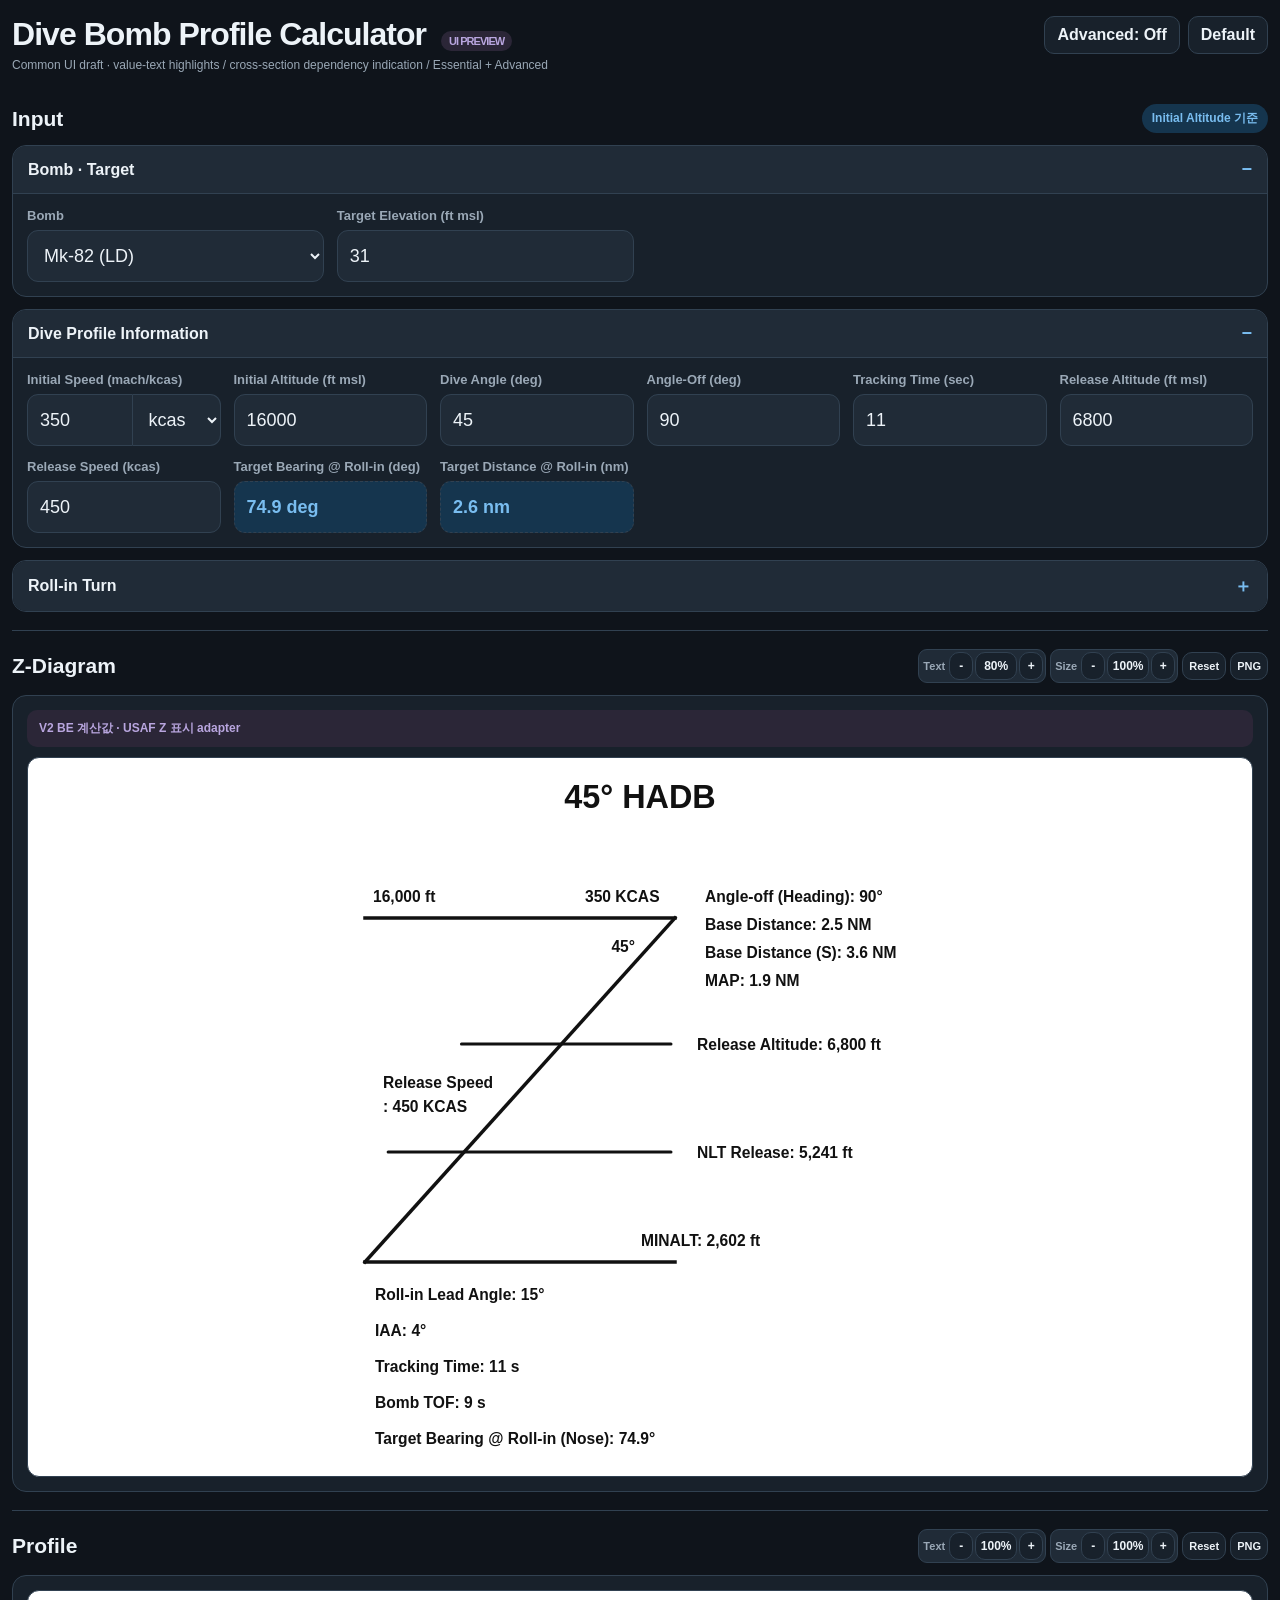
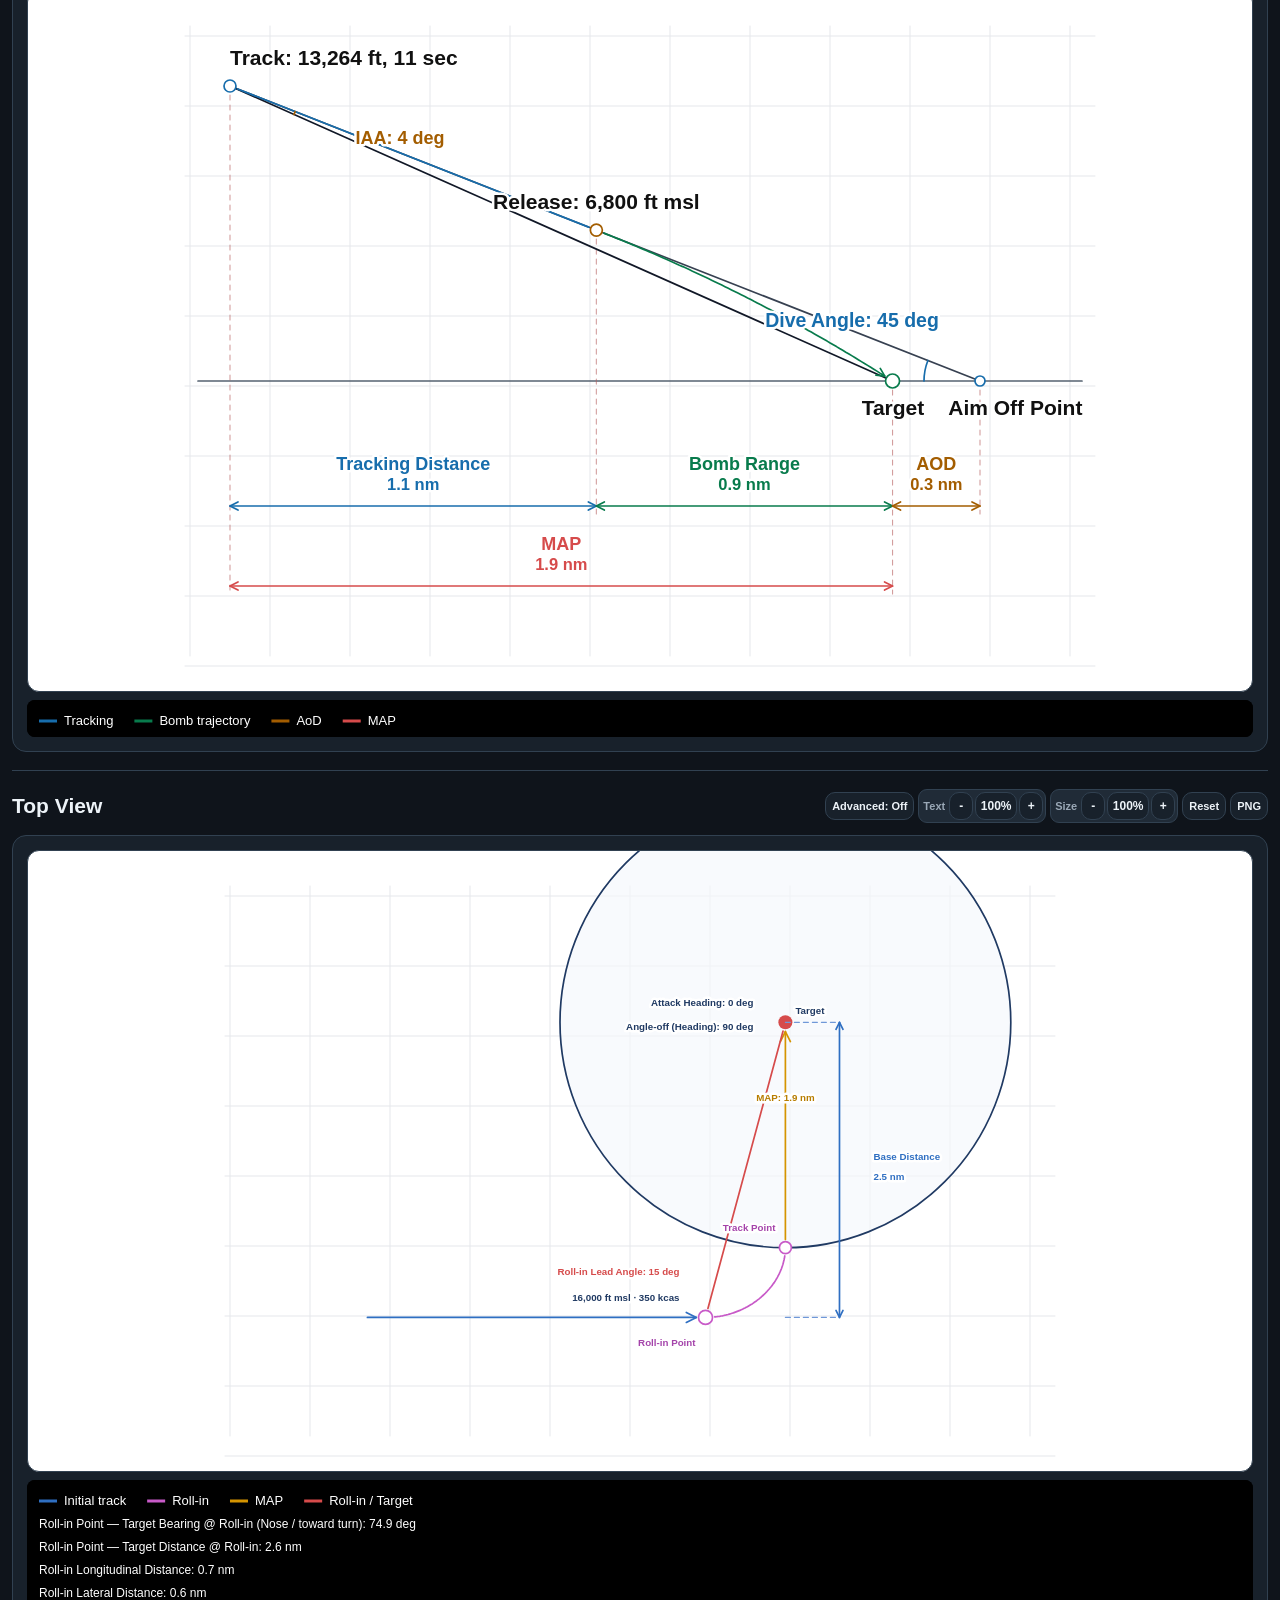
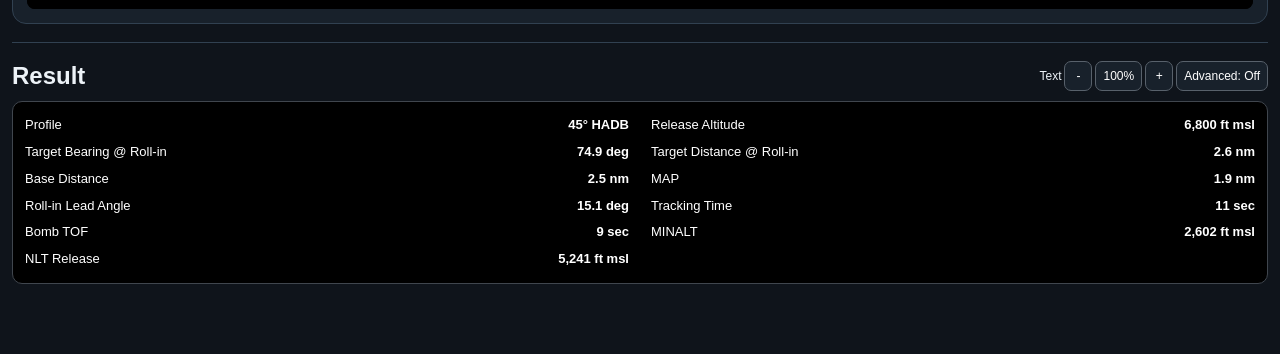
==== index.html @ ca46ea73 "Deploy BDP preview from 580326c" ====
<!doctype html>
<html lang="ko">
<head>
  <meta charset="utf-8">
  <meta name="viewport" content="width=device-width, initial-scale=1">
  <meta name="color-scheme" content="dark">
  <title>BDP Common UI Preview · V2 Provider</title>
  <link rel="stylesheet" href="./common/ui/value-states-v0.1.css?v=580326cb9832">
  <link rel="stylesheet" href="./bdp-ui.css?v=580326cb9832">
  <style data-bdp-inline-style="direct-file-fallback">
    /* Keeps the reviewed UI visible when a mobile/content preview blocks linked CSS. */
    :root{
      color-scheme:dark;
      --bg:#0f141b;--panel:#18212b;--field:#202b37;--text:#edf3f8;
      --muted:#9aa8b6;--line:#314151;--blue:#79bdf0;--blue-soft:#15354e;
      --violet:#b9a6df;--violet-soft:#2b2637;--green:#65d49d;--amber:#ffbd62;--amber-soft:#3a2a12;
      --value-input:var(--text);--value-result:var(--blue);--value-result-bg:var(--blue-soft);
      --value-dependent-input:var(--amber);--value-dependent-input-bg:var(--amber-soft);
      --value-dependent-change:var(--violet);--value-dependent-change-bg:var(--violet-soft);--radius:14px;
      font-family:-apple-system,BlinkMacSystemFont,"Segoe UI","Noto Sans KR",sans-serif
    }
    *{box-sizing:border-box}
    body{margin:0;background:var(--bg);color:var(--text)}
    button,input,select{font:inherit}
    .app{width:min(1680px,calc(100% - 24px));margin:0 auto;padding:16px 0 52px}
    .topbar{display:flex;align-items:flex-start;justify-content:space-between;gap:16px;margin-bottom:14px}
    .title-wrap h1{margin:0;font-size:clamp(22px,2.7vw,32px);letter-spacing:-.03em}
    .subtitle{margin-top:5px;color:var(--muted);font-size:12px}
    .toolbar{display:flex;gap:8px;flex-wrap:wrap;justify-content:flex-end}
    .plot-controls{display:flex;gap:4px;flex-wrap:nowrap;justify-content:flex-end;align-items:center;min-width:0;white-space:nowrap}
    .control-group{display:inline-flex;align-items:center;gap:2px;padding:2px;border:1px solid var(--line);border-radius:9px;background:var(--field)}
    .control-label{padding:0 2px;color:var(--muted);font-size:11px;line-height:1;font-weight:850}
    .control-group .btn{min-width:24px;min-height:28px;padding:2px 4px;background:var(--panel);font-size:12px;line-height:1}
    .control-group .scale-value{min-width:42px;font-variant-numeric:tabular-nums}
    .plot-controls>.btn{min-height:28px;padding:4px 6px;font-size:11px}
    .btn,.toggle{min-height:38px;border:1px solid var(--line);border-radius:10px;padding:8px 12px;background:var(--panel);color:var(--text);font-weight:800;cursor:pointer}
    .btn:disabled,.toggle:disabled{opacity:.45;cursor:not-allowed}
    .btn:focus-visible,.toggle:focus-visible,input:focus-visible,select:focus-visible,summary:focus-visible{outline:3px solid rgba(121,189,240,.25);outline-offset:2px}
    .toggle.active,.toggle[aria-pressed="true"]{color:var(--blue);background:var(--blue-soft);border-color:var(--blue)}
    .preview-badge{display:inline-flex;margin-left:7px;padding:4px 8px;border-radius:999px;background:var(--violet-soft);color:var(--violet);font-size:11px;font-weight:900}
    .section{padding:18px 0;border-top:1px solid var(--line)}
    .section:first-of-type{border-top:0}
    .section-head{display:flex;align-items:center;justify-content:space-between;gap:12px;margin-bottom:12px}
    .section-head h2{margin:0;font-size:21px}
    .mode{font-size:12px;font-weight:850;color:var(--blue);background:var(--blue-soft);padding:6px 10px;border-radius:999px}
    .input-groups{display:grid;gap:12px}
    .panel{border:1px solid var(--line);border-radius:var(--radius);background:var(--panel);overflow:hidden}
    .panel summary{list-style:none;cursor:pointer;padding:13px 15px;background:var(--field);font-weight:850;display:flex;align-items:center;justify-content:space-between}
    .panel summary::-webkit-details-marker{display:none}
    .panel summary::after{content:"＋";color:var(--blue);font-size:18px}
    .panel[open] summary::after{content:"−"}
    .panel[open] summary{border-bottom:1px solid var(--line)}
    .panel-body{padding:14px}
    .grid{display:grid;grid-template-columns:repeat(4,minmax(130px,1fr));gap:13px}
    .grid.profile{grid-template-columns:repeat(6,minmax(120px,1fr))}
    .field{display:grid;gap:7px;align-content:start;min-width:0}
    .field-label{font-size:13px;font-weight:800;color:var(--muted)}
    input,select,.readout{width:100%;min-height:52px;padding:10px 12px;border:1px solid var(--line);border-radius:11px;color:var(--text);background:var(--field);font-size:18px;font-variant-numeric:tabular-nums;outline:none}
    input[type="checkbox"]{width:18px;min-height:18px;height:18px;padding:0;margin:0;accent-color:var(--blue)}
    input:focus,select:focus{border-color:var(--blue);box-shadow:0 0 0 3px rgba(121,189,240,.14)}
    input:disabled{opacity:.62;cursor:not-allowed}
    .readout{display:flex;align-items:center;border-style:dashed;color:var(--blue);background:var(--blue-soft);font-weight:850}
    .compound{display:grid;grid-template-columns:minmax(0,1fr) 88px}
    .compound input{border-radius:11px 0 0 11px}
    .compound select{border-left:0;border-radius:0 11px 11px 0}
    .advanced-only{display:none}
    body.show-advanced .advanced-only{display:grid}
    section.advanced-only,details.advanced-only{display:none}
    body.show-advanced section.advanced-only,body.show-advanced details.advanced-only{display:block}
    .level-only{display:none!important}
    .app.level-mode .level-only{display:grid!important}
    .app.level-mode .dive-only{display:none!important}
    .level-turn-option{margin-left:auto;margin-right:10px;align-items:center;grid-template-columns:auto auto;gap:7px;color:var(--blue);font-size:12px;font-weight:850;cursor:pointer}
    .app.level-mode .level-turn-option{display:inline-grid!important}
    .adv-tag{font-size:10px;font-weight:900;color:var(--violet);margin-left:5px}
    .dep-flash,.value-dependent-input{color:var(--amber)!important;background:var(--amber-soft)!important}
    .value-dependent-change{color:var(--violet)!important;background:var(--violet-soft)!important;transition:color 1.25s ease,background-color 1.25s ease}
    svg .value-dependent-change{fill:var(--violet)!important;transition:fill 1.25s ease}
    .card{border:1px solid var(--line);border-radius:var(--radius);background:var(--panel);padding:14px}
    .canvas{overflow-x:auto;border:1px solid var(--line);border-radius:12px;background:#fff}
    .canvas>svg{display:block;width:100%;height:auto;min-width:0;margin-inline:auto;background:#fff}
    .canvas>svg.plot-pan-enabled{cursor:grab;touch-action:none;user-select:none}
    .canvas>svg.plot-panning{cursor:grabbing}
    #z-diagram{max-width:650px}
    #profile-diagram{max-width:980px}
    #top-diagram{max-width:900px}
    svg text{font-family:inherit}
    .movable-label{cursor:grab;touch-action:none;user-select:none}
    .movable-label.dragging{cursor:grabbing}
    .label-halo{paint-order:stroke;stroke:#fff;stroke-width:5px;stroke-linejoin:round}
    .result-table{width:100%;border-collapse:collapse}
    .result-table td{padding:11px 10px;border-bottom:1px solid var(--line)}
    .result-table td:first-child{width:38%;color:var(--muted)}
    .result-value,.value-result{color:var(--blue);font-weight:850;background:var(--blue-soft)}
    svg .value-result{fill:var(--blue)}
    .note{padding:10px 12px;border-radius:10px;background:var(--violet-soft);color:var(--violet);font-size:12px;font-weight:750}
    .sr-only{position:absolute!important;width:1px!important;height:1px!important;padding:0!important;margin:-1px!important;overflow:hidden!important;clip:rect(0,0,0,0)!important;white-space:nowrap!important;border:0!important}
    @media(max-width:1040px){
      .grid,.grid.profile{grid-template-columns:repeat(3,minmax(0,1fr))}
    }
    @media(max-width:620px){
      .topbar{flex-direction:column}.toolbar{justify-content:flex-start}
      .grid,.grid.profile{grid-template-columns:repeat(2,minmax(0,1fr));gap:9px}
      input,select,.readout{min-height:46px;font-size:16px;padding:8px 9px}
      .section-head{align-items:flex-start}.plot-section-head{display:grid;grid-template-columns:minmax(0,1fr);gap:8px}
      .plot-controls{width:100%;justify-content:flex-start;overflow-x:auto}
    }
    @media(prefers-reduced-motion:reduce){.dep-flash,.value-dependent-input,.value-dependent-change,svg .value-dependent-change{transition:none}}
  </style>
  <link rel="stylesheet" href="./common/ui/result-panel-v0.1.css">
</head>
<body>
<main class="app" id="app" data-status="work">
  <header class="topbar">
    <div class="title-wrap">
      <h1>Dive Bomb Profile Calculator <span class="preview-badge">UI PREVIEW</span></h1>
      <div class="subtitle">Common UI draft · value-text highlights / cross-section dependency indication / Essential + Advanced</div>
    </div>
    <div class="toolbar">
      <button id="advancedToggle" class="toggle" type="button" aria-pressed="false">Advanced: Off</button>
      <button id="defaultBtn" class="btn" type="button">Default</button>
    </div>
    <span class="sr-only" id="provider-status" role="status">Provider 연결 대기</span>
  </header>

  <section class="section">
    <div class="section-head"><h2>Input</h2><span class="mode" id="solveMode" data-mode="initialAltitude">Initial Altitude 기준</span></div>
    <div class="input-groups">
      <details class="panel" open>
        <summary>Bomb · Target</summary>
        <div class="panel-body"><div class="grid">
          <label class="field"><span class="field-label">Bomb</span>
            <select data-key="weapon" data-bdp-input="weaponId">
              <option value="M82">Mk-82 (LD)</option>
              <option value="B49">Mk-82 AIR (HD)</option>
              <option value="M83">Mk-83 (LD)</option>
              <option value="B85">Mk-83 AIR (HD)</option>
              <option value="M84">Mk-84 (LD)</option>
              <option value="B50">Mk-84 AIR (HD)</option>
            </select>
          </label>
          <label class="field"><span class="field-label">Target Elevation (ft msl)</span>
            <input data-key="targetElevation" data-bdp-input="targetElevationMslFt" value="31" inputmode="decimal">
          </label>
          <label class="field advanced-only"><span class="field-label">Attack Heading (deg) <span class="adv-tag">ADV</span></span>
            <input data-key="attackHeading" data-bdp-input="attackHeadingDeg" value="0" inputmode="decimal">
          </label>
          <label class="field advanced-only"><span class="field-label">Wind Direction (deg) <span class="adv-tag">ADV</span></span>
            <input data-key="windDirection" data-bdp-input="windDirectionDeg" value="0" inputmode="decimal">
          </label>
          <label class="field advanced-only"><span class="field-label">Wind Speed (kt) <span class="adv-tag">ADV</span></span>
            <input data-key="windSpeed" data-bdp-input="windSpeedKt" value="0" inputmode="decimal">
          </label>
        </div></div>
      </details>

      <details class="panel advanced-only">
        <summary>MINALT · NLT <span class="adv-tag">ADV</span></summary>
        <div class="panel-body"><div class="grid">
          <label class="field"><span class="field-label">Fragment Height Margin (%)</span>
            <input data-key="fragmentMargin" data-bdp-input="fragmentHeightMarginPercent" value="20" inputmode="decimal">
          </label>
          <div class="field"><span class="field-label">MINALT (ft msl)</span>
            <output class="readout" data-bdp-output="minAltMslFt">—</output>
          </div>
          <div class="field"><span class="field-label" data-safety-release-label>NLT Release (ft msl)</span>
            <output class="readout" data-bdp-output="safetyReleaseMslFt">—</output>
          </div>
          <div class="field"><span class="field-label">Recovery G (G)</span>
            <output class="readout" data-bdp-output="recoveryG">5.0</output>
          </div>
          <label class="field"><span class="field-label">Speed Overshoot (kcas)</span>
            <input data-key="speedOvershoot" data-bdp-input="speedOvershootKcas" value="50" inputmode="decimal">
          </label>
          <label class="field"><span class="field-label">G Onset Time (sec)</span>
            <input data-key="gOnsetTime" data-bdp-input="gOnsetTimeSec" value="2" inputmode="decimal">
          </label>
        </div></div>
      </details>

      <details class="panel" open>
        <summary>Dive Profile Information</summary>
        <div class="panel-body"><div class="grid profile">
          <label class="field"><span class="field-label">Initial Speed (mach/kcas)</span>
            <span class="compound"><input data-key="initialSpeed" data-bdp-input="initialSpeedValue" value="350" inputmode="decimal">
            <select data-key="initialSpeedMode" data-bdp-input="initialSpeedMode"><option value="CAS">kcas</option><option value="MACH">mach</option></select></span>
          </label>
          <label class="field"><span class="field-label">Initial Altitude (ft msl)</span>
            <input data-key="initialAltitude" data-bdp-input="rollInStartAltitudeMslFt" value="16000" inputmode="decimal">
          </label>
          <label class="field"><span class="field-label">Dive Angle (deg)</span>
            <input data-key="diveAngle" data-bdp-input="diveAngleDeg" value="45" inputmode="decimal">
          </label>
          <label class="field"><span class="field-label">Angle-Off (deg)</span>
            <input data-key="angleOff" data-bdp-input="angleOffDeg" value="90" inputmode="decimal">
          </label>
          <label class="field dive-only"><span class="field-label">Tracking Time (sec)</span>
            <input data-key="trackingTime" data-bdp-input="trackingTimeSec" value="18" inputmode="decimal">
          </label>
          <label class="field level-only"><span class="field-label">MAP (nm)</span>
            <input data-key="levelMap" data-bdp-input="levelMapNm" value="5.0" inputmode="decimal">
          </label>
          <div class="field level-only"><span class="field-label">Tracking Time</span>
            <output class="readout" data-bdp-output="levelTrackingTime">—</output>
          </div>
          <label class="field"><span class="field-label">Release Altitude (ft msl)</span>
            <input data-key="releaseAltitude" data-bdp-input="releaseAltitudeMslFt" value="6800" inputmode="decimal">
          </label>
          <label class="field"><span class="field-label">Release Speed (kcas)</span>
            <input data-key="releaseSpeed" data-bdp-input="releaseSpeedKcas" value="450" inputmode="decimal">
          </label>
          <div class="field" title="기수 0°부터 선회 방향으로 측정한 상대각입니다. 북쪽 기준 절대방위가 아닙니다.">
            <span class="field-label">Target Bearing @ Roll-in (deg)</span>
            <output class="readout" data-bdp-output="targetRelativeBearingAtRollInDeg" aria-label="Target Bearing @ Roll-in, relative to Nose">—</output>
          </div>
          <div class="field" title="Roll-in Point에서 Target까지의 수평 직선거리입니다. Slant Range 또는 Aim Off Point까지의 거리가 아닙니다.">
            <span class="field-label">Target Distance @ Roll-in (nm)</span>
            <output class="readout" data-bdp-output="targetDistanceAtRollInNm" aria-label="Target Distance @ Roll-in">—</output>
          </div>
        </div></div>
      </details>

      <details class="panel" id="roll-in-turn-panel">
        <summary><span>Roll-in Turn</span><label class="level-turn-option level-only" id="level-turn-option">
          <input type="checkbox" data-bdp-input="levelTurnEnabled" checked>
          <span>Level Turn</span>
        </label></summary>
        <div class="panel-body"><div class="grid">
          <label class="field"><span class="field-label">Angle-Off (deg)</span>
            <input data-key="angleOff" data-bdp-input="angleOffDeg" value="90" inputmode="decimal">
          </label>
          <label class="field"><span class="field-label">Roll-in Bank Angle (deg)</span>
            <input data-key="rollBank" data-bdp-input="rollInBankAngleDeg" value="112.5" inputmode="decimal">
          </label>
          <label class="field"><span class="field-label">Roll-in Bank G (G)</span>
            <input data-key="rollG" data-bdp-input="rollInG" value="4.0" inputmode="decimal">
          </label>
          <div class="field"><span class="field-label">Lead Angle (deg)</span>
            <output class="readout" data-bdp-output="leadAngleDeg">—</output>
          </div>
          <div class="field advanced-only"><span class="field-label">Roll-in Altitude Loss (ft) <span class="adv-tag">ADV</span></span>
            <output class="readout" data-bdp-output="rollInAltitudeLossFt">—</output>
          </div>
          <div class="field"><span class="field-label">Roll-in Longitudinal Distance (nm)</span>
            <output class="readout" data-bdp-output="rollInLongitudinalDistanceNm">—</output>
          </div>
          <div class="field"><span class="field-label">Roll-in Lateral Distance (nm)</span>
            <output class="readout" data-bdp-output="rollInLateralDistanceNm">—</output>
          </div>
        </div></div>
      </details>
    </div>
  </section>

  <section class="section">
    <div class="section-head plot-section-head"><h2>Z-Diagram</h2><div class="plot-controls">
      <div class="control-group" data-font-target="z-diagram" aria-label="Z-Diagram text size">
        <span class="control-label">Text</span><button class="btn" data-font-scale="out" type="button" aria-label="Decrease Z-Diagram text">-</button><button class="btn scale-value" data-font-scale="reset" type="button" aria-label="Reset Z-Diagram text size">80%</button><button class="btn" data-font-scale="in" type="button" aria-label="Increase Z-Diagram text">+</button>
      </div>
      <div class="control-group" data-zoom-target="z-diagram" aria-label="Z-Diagram size">
        <span class="control-label">Size</span><button class="btn" data-zoom="out" type="button" aria-label="Zoom out Z-Diagram">-</button><button class="btn scale-value" data-zoom="reset" type="button" aria-label="Reset Z-Diagram zoom">100%</button><button class="btn" data-zoom="in" type="button" aria-label="Zoom in Z-Diagram">+</button>
      </div>
      <button class="btn" data-reset-plot="z-diagram" type="button" aria-label="Reset Z-Diagram plot">Reset</button><button class="btn" data-export-svg="z-diagram" data-export-name="BDP_Z_Diagram.png" type="button">PNG</button>
    </div></div>
    <div class="card">
      <div class="note">V2 BE 계산값 · USAF Z 표시 adapter</div>
      <div class="canvas" style="margin-top:10px">
        <svg id="z-diagram" viewBox="0 -62 650 718" role="img" aria-label="Z-Diagram"></svg>
      </div>
    </div>
  </section>

  <section class="section">
    <div class="section-head plot-section-head"><h2>Profile</h2><div class="plot-controls">
      <div class="control-group" data-font-target="profile-diagram" aria-label="Profile text size">
        <span class="control-label">Text</span><button class="btn" data-font-scale="out" type="button" aria-label="Decrease Profile text">-</button><button class="btn scale-value" data-font-scale="reset" type="button" aria-label="Reset Profile text size">100%</button><button class="btn" data-font-scale="in" type="button" aria-label="Increase Profile text">+</button>
      </div>
      <div class="control-group" data-zoom-target="profile-diagram" aria-label="Profile size">
        <span class="control-label">Size</span><button class="btn" data-zoom="out" type="button" aria-label="Zoom out Profile">-</button><button class="btn scale-value" data-zoom="reset" type="button" aria-label="Reset Profile zoom">100%</button><button class="btn" data-zoom="in" type="button" aria-label="Zoom in Profile">+</button>
      </div>
      <button class="btn" data-reset-plot="profile-diagram" type="button" aria-label="Reset Profile plot">Reset</button><button class="btn" data-export-svg="profile-diagram" data-export-name="BDP_Profile.png" type="button">PNG</button>
    </div></div>
    <div class="card"><div class="canvas">
      <svg data-export-legend="profile-legend" id="profile-diagram" viewBox="0 0 980 700" role="img" aria-label="Profile"></svg>
    </div>
<svg class="diagram-legend-box" id="profile-legend" role="img" aria-label="Profile legend"></svg></div>
  </section>

  <section class="section">
    <div class="section-head plot-section-head"><h2>Top View</h2><div class="plot-controls"><button class="btn" id="top-advanced-toggle" type="button" aria-pressed="false" aria-controls="top-diagram">Advanced: Off</button>
      <div class="control-group" data-font-target="top-diagram" aria-label="Top View text size">
        <span class="control-label">Text</span><button class="btn" data-font-scale="out" type="button" aria-label="Decrease Top View text">-</button><button class="btn scale-value" data-font-scale="reset" type="button" aria-label="Reset Top View text size">100%</button><button class="btn" data-font-scale="in" type="button" aria-label="Increase Top View text">+</button>
      </div>
      <div class="control-group" data-zoom-target="top-diagram" aria-label="Top View size">
        <span class="control-label">Size</span><button class="btn" data-zoom="out" type="button" aria-label="Zoom out Top View">-</button><button class="btn scale-value" data-zoom="reset" type="button" aria-label="Reset Top View zoom">100%</button><button class="btn" data-zoom="in" type="button" aria-label="Zoom in Top View">+</button>
      </div>
      <button class="btn" data-reset-plot="top-diagram" type="button" aria-label="Reset Top View plot">Reset</button><button class="btn" data-export-svg="top-diagram" data-export-name="BDP_Top_View.png" type="button">PNG</button>
    </div></div>
    <div class="card"><div class="canvas">
      <svg data-export-legend="top-legend" id="top-diagram" viewBox="0 0 900 620" role="img" aria-label="Top View"></svg>
    </div>
<svg class="diagram-legend-box" id="top-legend" role="img" aria-label="Top legend"></svg></div>
  </section>

  <section class="section compact-results" id="result-section" data-result-panel>
<div class="result-panel-head"><h2>Result</h2><div data-result-controls aria-label="Result display controls"></div></div>
<div class="result-panel-body" id="result-summary"><div class="result-rows">
<div class="result-row" data-result-row data-summary="true"><span>Profile</span><output class="result-value" data-result-value data-bdp-output="profileTitle">—</output></div>
<div class="result-row" data-result-row data-summary="false"><span>Attack Heading</span><output class="result-value" data-result-value data-bdp-output="attackHeadingDeg">—</output></div>
<div class="result-row" data-result-row data-summary="false"><span>Roll-in Start Altitude</span><output class="result-value" data-result-value data-bdp-output="rollInStartAltitudeMslFt">—</output></div>
<div class="result-row" data-result-row data-summary="false"><span>Track Altitude</span><output class="result-value" data-result-value data-bdp-output="trackPointAltitudeMslFt">—</output></div>
<div class="result-row" data-result-row data-summary="true"><span>Release Altitude</span><output class="result-value" data-result-value data-bdp-output="effectiveReleaseAltitudeMslFt">—</output></div>
<div class="result-row" data-result-row data-summary="true" title="Nose 기준, 선회 방향으로 측정한 상대각"><span>Target Bearing @ Roll-in</span><output class="result-value" data-result-value data-bdp-output="targetRelativeBearingAtRollInDeg">—</output></div>
<div class="result-row" data-result-row data-summary="true"><span>Target Distance @ Roll-in</span><output class="result-value" data-result-value data-bdp-output="targetDistanceAtRollInNm">—</output></div>
<div class="result-row" data-result-row data-summary="true"><span>Base Distance</span><output class="result-value" data-result-value data-bdp-output="baseDistanceNm">—</output></div>
<div class="result-row" data-result-row data-summary="false"><span>Roll-in Lateral Distance</span><output class="result-value" data-result-value data-bdp-output="rollInLateralDistanceNm">—</output></div>
<div class="result-row" data-result-row data-summary="true"><span>MAP</span><output class="result-value" data-result-value data-bdp-output="groundRangeNm">—</output></div>
<div class="result-row" data-result-row data-summary="false"><span>IAA</span><output class="result-value" data-result-value data-bdp-output="aimOffAngleDeg">—</output></div>
<div class="result-row" data-result-row data-summary="true"><span>Roll-in Lead Angle</span><output class="result-value" data-result-value data-bdp-output="leadAngleDeg">—</output></div>
<div class="result-row" data-result-row data-summary="true"><span>Tracking Time</span><output class="result-value" data-result-value data-bdp-output="trackingTimeSec">—</output></div>
<div class="result-row" data-result-row data-summary="false"><span>Bomb Range</span><output class="result-value" data-result-value data-bdp-output="bombRangeNm">—</output></div>
<div class="result-row" data-result-row data-summary="true"><span>Bomb TOF</span><output class="result-value" data-result-value data-bdp-output="bombTofSec">—</output></div>
<div class="result-row" data-result-row data-summary="true"><span>MINALT</span><output class="result-value" data-result-value data-bdp-output="minAltResultMslFt">—</output></div>
<div class="result-row" data-result-row data-summary="false"><span>Initial Altitude</span><output class="result-value" data-result-value data-bdp-output="resolvedInitialAltitudeMslFt">—</output></div>
<div class="result-row" data-result-row data-summary="false"><span>Target Slant Distance @ Roll-in</span><output class="result-value" data-result-value data-bdp-output="rollInSlantNm">—</output></div>
<div class="result-row" data-result-row data-summary="false"><span>Roll-in Distance (Shaft legacy)</span><output class="result-value" data-result-value data-bdp-output="rollInRangeProfileFitNm">—</output></div>
<div class="result-row" data-result-row data-summary="false"><span>Roll-in Longitudinal Distance</span><output class="result-value" data-result-value data-bdp-output="rollInLongitudinalDistanceNm">—</output></div>
<div class="result-row" data-result-row data-summary="true"><span data-safety-release-result-label>NLT Release</span><output class="result-value" data-result-value data-bdp-output="safetyReleaseResultMslFt">—</output></div>
</div><p data-result-empty>No available summary results.</p></div>
</section>

  <div class="sr-only" id="provider-error" role="alert"></div>
</main>

<script type="module" src="./bdp-app.mjs?v=580326cb9832"></script>
</body>
</html>
---- common/ui/value-states-v0.1.css ----
/*
 * Common FE value-state presentation.
 * Consumers define value foreground/background tokens in their theme.
 */

.value-result {
  color: var(--value-result);
  background-color: var(--value-result-bg, transparent);
}

.value-dependent-input {
  color: var(--value-dependent-input) !important;
  background-color: var(--value-dependent-input-bg, transparent) !important;
}

.value-dependent-change {
  color: var(--value-dependent-change) !important;
  background-color: var(--value-dependent-change-bg, transparent) !important;
  transition: color 1.2s ease, background-color 1.2s ease;
}

svg .value-result {
  fill: var(--value-result);
  background-color: transparent;
}

svg .value-dependent-change {
  fill: var(--value-dependent-change) !important;
  background-color: transparent !important;
  transition: fill 1.2s ease;
}

@media (prefers-reduced-motion: reduce) {
  .value-dependent-input,
  .value-dependent-change,
  svg .value-dependent-change {
    transition: none;
  }
}
---- bdp-ui.css ----
:root{
  color-scheme:light dark;
  --bg:light-dark(#f7f9fb,#0f141b);
  --panel:light-dark(#ffffff,#18212b);
  --field:light-dark(#f5f7fa,#202b37);
  --text:light-dark(#15202b,#edf3f8);
  --muted:light-dark(#6b7887,#9aa8b6);
  --line:light-dark(#dfe5ec,#314151);
  --blue:light-dark(#176dac,#79bdf0);
  --blue-soft:light-dark(#eaf4fb,#15354e);
  --violet:light-dark(#6e5f8e,#b9a6df);
  --violet-soft:light-dark(#f1eef7,#2b2637);
  --green:light-dark(#087b4c,#65d49d);
  --amber:light-dark(#a35d00,#ffbd62);
  --amber-soft:light-dark(#fff2d8,#3a2a12);
  --value-input:var(--text);
  --value-result:var(--blue);
  --value-result-bg:var(--blue-soft);
  --value-dependent-input:var(--amber);
  --value-dependent-input-bg:var(--amber-soft);
  --value-dependent-change:var(--violet);
  --value-dependent-change-bg:var(--violet-soft);
  --radius:14px;
  font-family:-apple-system,BlinkMacSystemFont,"Segoe UI","Noto Sans KR",sans-serif;
}
*{box-sizing:border-box}
body{margin:0;background:var(--bg);color:var(--text)}
button,input,select{font:inherit}
.app{width:min(1680px,calc(100% - 24px));margin:0 auto;padding:16px 0 52px}
.topbar{display:flex;align-items:flex-start;justify-content:space-between;gap:16px;margin-bottom:14px}
.title-wrap h1{margin:0;font-size:clamp(22px,2.7vw,32px);letter-spacing:-.03em}
.subtitle{margin-top:5px;color:var(--muted);font-size:12px}
.toolbar{display:flex;gap:8px;flex-wrap:wrap;justify-content:flex-end}
.plot-controls{
  display:flex;gap:4px;flex-wrap:nowrap;justify-content:flex-end;align-items:center;
  min-width:0;white-space:nowrap
}
.control-group{
  display:inline-flex;align-items:center;gap:2px;padding:2px;border:1px solid var(--line);
  border-radius:9px;background:var(--field)
}
.control-label{padding:0 2px;color:var(--muted);font-size:11px;line-height:1;font-weight:850}
.control-group .btn{min-width:24px;min-height:28px;padding:2px 4px;background:var(--panel);font-size:12px;line-height:1}
.control-group .scale-value{min-width:42px;font-variant-numeric:tabular-nums}
.plot-controls>.btn{min-height:28px;padding:4px 6px;font-size:11px}
.btn,.toggle{
  min-height:38px;border:1px solid var(--line);border-radius:10px;padding:8px 12px;
  background:var(--panel);color:var(--text);font-weight:800;cursor:pointer
}
.btn:disabled,.toggle:disabled{opacity:.45;cursor:not-allowed}
.btn:focus-visible,.toggle:focus-visible,input:focus-visible,select:focus-visible,summary:focus-visible{
  outline:3px solid color-mix(in srgb,var(--blue) 25%,transparent);outline-offset:2px
}
.toggle.active,.toggle[aria-pressed="true"]{color:var(--blue);background:var(--blue-soft);border-color:color-mix(in srgb,var(--blue) 45%,var(--line))}
.preview-badge{
  display:inline-flex;margin-left:7px;padding:4px 8px;border-radius:999px;
  background:var(--violet-soft);color:var(--violet);font-size:11px;font-weight:900
}
.section{padding:18px 0;border-top:1px solid var(--line)}
.section:first-of-type{border-top:0}
.section-head{display:flex;align-items:center;justify-content:space-between;gap:12px;margin-bottom:12px}
.section-head h2{margin:0;font-size:21px}
.mode{font-size:12px;font-weight:850;color:var(--blue);background:var(--blue-soft);padding:6px 10px;border-radius:999px}
.input-groups{display:grid;gap:12px}
.panel{border:1px solid var(--line);border-radius:var(--radius);background:var(--panel);overflow:hidden}
.panel summary{
  list-style:none;cursor:pointer;padding:13px 15px;background:var(--field);font-weight:850;
  display:flex;align-items:center;justify-content:space-between
}
.panel summary::-webkit-details-marker{display:none}
.panel summary::after{content:"＋";color:var(--blue);font-size:18px}
.panel[open] summary::after{content:"−"}
.panel[open] summary{border-bottom:1px solid var(--line)}
.panel-body{padding:14px}
.grid{display:grid;grid-template-columns:repeat(4,minmax(130px,1fr));gap:13px}
.grid.profile{grid-template-columns:repeat(6,minmax(120px,1fr))}
.field{display:grid;gap:7px;align-content:start;min-width:0}
.field-label{font-size:13px;font-weight:800;color:var(--muted)}
input,select,.readout{
  width:100%;min-height:52px;padding:10px 12px;border:1px solid var(--line);border-radius:11px;
  color:var(--text);background:var(--field);font-size:18px;font-variant-numeric:tabular-nums;outline:none
}
input[type="checkbox"]{
  width:18px;min-height:18px;height:18px;padding:0;margin:0;accent-color:var(--blue)
}
input:focus,select:focus{border-color:var(--blue);box-shadow:0 0 0 3px color-mix(in srgb,var(--blue) 14%,transparent)}
input:disabled{opacity:.62;cursor:not-allowed}
.readout{display:flex;align-items:center;border-style:dashed;color:var(--blue);background:var(--blue-soft);font-weight:850}
.compound{display:grid;grid-template-columns:minmax(0,1fr) 88px}
.compound input{border-radius:11px 0 0 11px}
.compound select{border-left:0;border-radius:0 11px 11px 0}
.advanced-only{display:none}
body.show-advanced .advanced-only{display:grid}
section.advanced-only,details.advanced-only{display:none}
body.show-advanced section.advanced-only,body.show-advanced details.advanced-only{display:block}
.level-only{display:none!important}
.app.level-mode .level-only{display:grid!important}
.app.level-mode .dive-only{display:none!important}
.level-turn-option{
  margin-left:auto;margin-right:10px;align-items:center;grid-template-columns:auto auto;gap:7px;
  color:var(--blue);font-size:12px;font-weight:850;cursor:pointer
}
.app.level-mode .level-turn-option{display:inline-grid!important}
.adv-tag{font-size:10px;font-weight:900;color:var(--violet);margin-left:5px}
.dep-flash,.value-dependent-input{
  color:var(--amber)!important;background:var(--amber-soft)!important
}
.value-dependent-change{
  color:var(--violet)!important;background:var(--violet-soft)!important;
  transition:color 1.25s ease,background-color 1.25s ease
}
.cards{display:grid;grid-template-columns:1fr;gap:14px}
.card{border:1px solid var(--line);border-radius:var(--radius);background:var(--panel);padding:14px}
.card-head{display:flex;align-items:center;justify-content:space-between;gap:10px;margin-bottom:10px}
.card-title{margin:0;font-size:15px;color:var(--muted);font-weight:850}
.canvas{overflow-x:auto;border:1px solid var(--line);border-radius:12px;background:#fff}
.canvas>svg{display:block;width:100%;height:auto;min-width:0;margin-inline:auto;background:#fff}
.canvas>svg.plot-pan-enabled{cursor:grab;touch-action:none;user-select:none;-webkit-user-select:none}
.canvas>svg.plot-panning{cursor:grabbing}
#z-diagram{max-width:650px}
#profile-diagram{max-width:980px}
#top-diagram{max-width:900px}
svg text{font-family:inherit}
.movable-label{cursor:grab;touch-action:none;user-select:none;-webkit-user-select:none;-webkit-touch-callout:none}
.movable-label.dragging{cursor:grabbing}
.label-halo{paint-order:stroke;stroke:#fff;stroke-width:5px;stroke-linejoin:round}
.result-table{width:100%;border-collapse:collapse}
.result-table td{padding:11px 10px;border-bottom:1px solid var(--line)}
.result-table td:first-child{width:38%;color:var(--muted)}
.result-value{color:var(--blue);font-weight:850;background:var(--blue-soft)}
.note{padding:10px 12px;border-radius:10px;background:var(--violet-soft);color:var(--violet);font-size:12px;font-weight:750}
.sr-only{position:absolute!important;width:1px!important;height:1px!important;padding:0!important;margin:-1px!important;overflow:hidden!important;clip:rect(0,0,0,0)!important;white-space:nowrap!important;border:0!important}
@media(max-width:1040px){
  .grid,.grid.profile{grid-template-columns:repeat(3,minmax(0,1fr))}
}
@media(max-width:620px){
  .topbar{flex-direction:column}.toolbar{justify-content:flex-start}
  .grid,.grid.profile{grid-template-columns:repeat(2,minmax(0,1fr));gap:9px}
  input,select,.readout{min-height:46px;font-size:16px;padding:8px 9px}
  .section-head{align-items:flex-start}
  .plot-section-head{display:grid;grid-template-columns:minmax(0,1fr);gap:8px}
  .plot-controls{width:100%;justify-content:flex-start;overflow-x:auto}
}
@media(prefers-reduced-motion:reduce){.dep-flash,.value-dependent-input,.value-dependent-change{transition:none}}
---- common/ui/result-panel-v0.1.css ----
.compact-results .result-panel-head{display:flex;align-items:center;justify-content:space-between;flex-wrap:wrap;gap:8px;margin-bottom:10px}
.compact-results .result-panel-head h2{margin:0}
.compact-results [data-result-controls]{display:flex;align-items:center;gap:3px;font-size:12px;flex-wrap:wrap}
.compact-results [data-result-controls] button{font:inherit;min-height:30px;min-width:28px;padding:4px 7px;border:1px solid #58616b;border-radius:7px;background:#18212b;color:#fff;cursor:pointer}
.compact-results [data-result-controls] button:disabled{opacity:.4;cursor:default}
.compact-results [data-result-controls] [aria-pressed="true"]{outline:1px solid #fff}
.compact-results .result-panel-body{padding:10px 12px;border:1px solid #40464e;border-radius:10px;background:#000;color:#fff;font-size:13px;line-height:1.45;font-variant-numeric:tabular-nums}
.compact-results .result-rows{display:grid;grid-template-columns:minmax(0,1fr);gap:0 22px;width:100%;border-collapse:collapse}
.compact-results .result-row{display:grid;grid-template-columns:minmax(0,1fr) minmax(0,auto);align-items:baseline;gap:12px;padding:4px 0;border:0;min-width:0}
.compact-results .result-row>*{padding:0;border:0;min-width:0;overflow-wrap:anywhere}
.compact-results .result-row> :first-child{width:auto;color:#fff}
.compact-results [data-result-value]{text-align:right;font:inherit;font-weight:600}
.compact-results .result-value,.compact-results .value-result{color:#fff!important;background:transparent!important}
.compact-results .value-dependent-change{outline:1px solid #b9a6df;outline-offset:2px}
.compact-results [data-result-group]{margin:0 0 8px}
.compact-results [data-result-group]:last-child{margin-bottom:0}
.compact-results h3{font:inherit;font-weight:700;margin:4px 0 6px;border-bottom:1px solid #40464e;padding-bottom:4px}
.compact-results [hidden]{display:none!important}
.compact-results [data-result-empty]{margin:0;color:#fff}
.diagram-legend-box{display:block;width:100%;height:auto;margin:8px auto 0;border-radius:8px;background:#000}
@media(min-width:900px){.compact-results .result-rows{grid-template-columns:repeat(2,minmax(0,1fr))}}
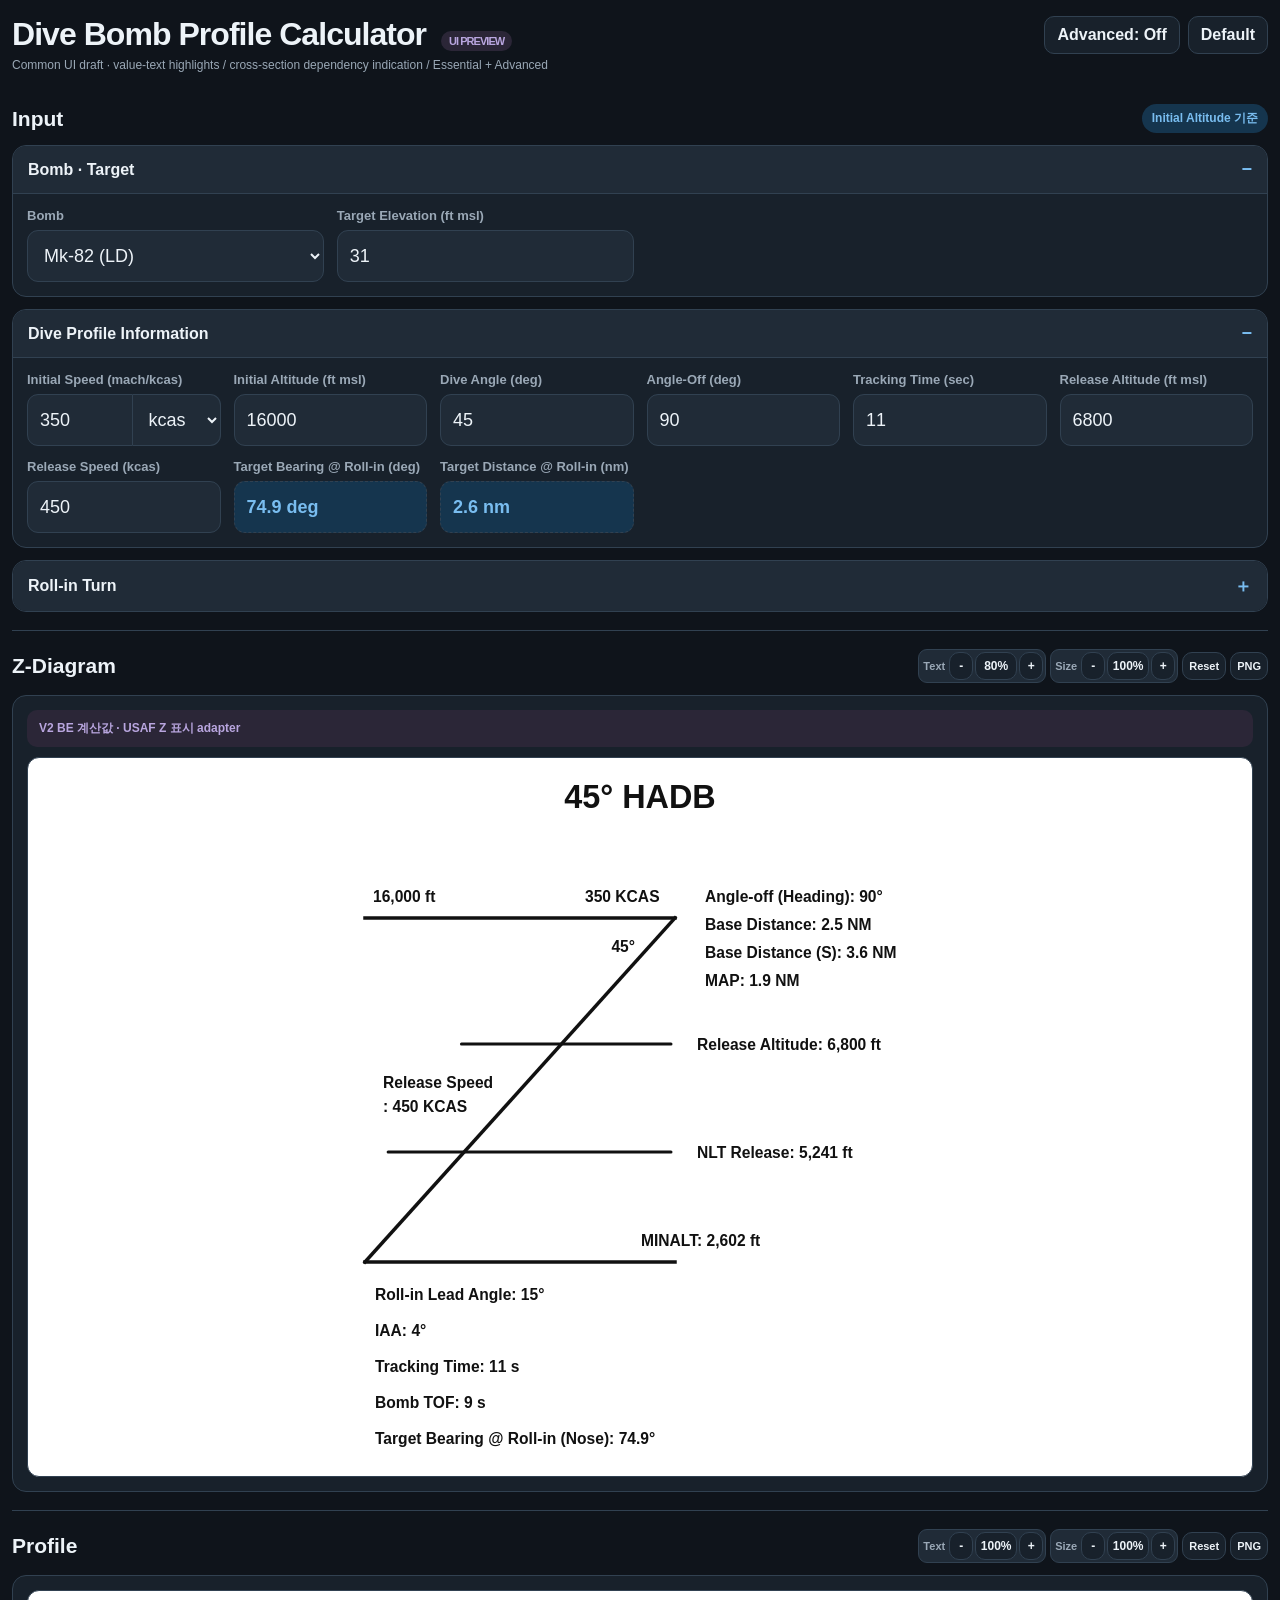
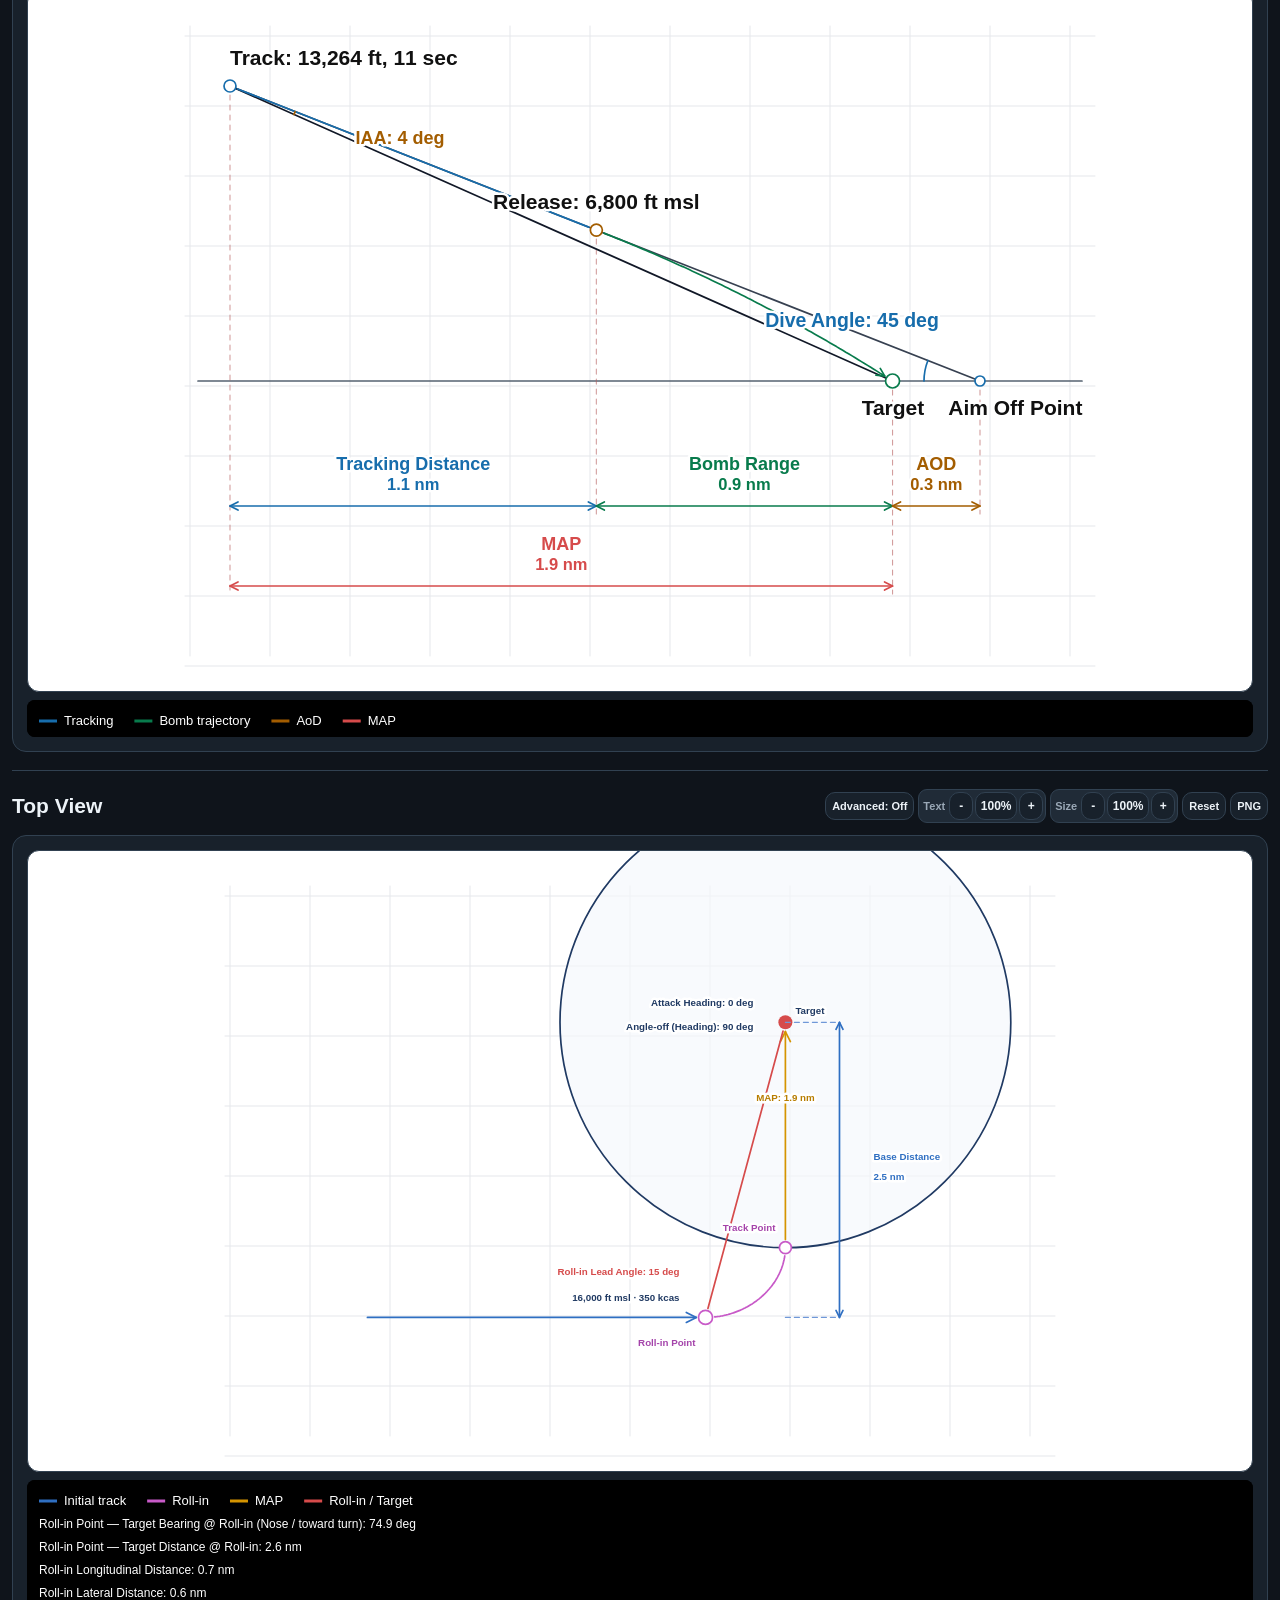
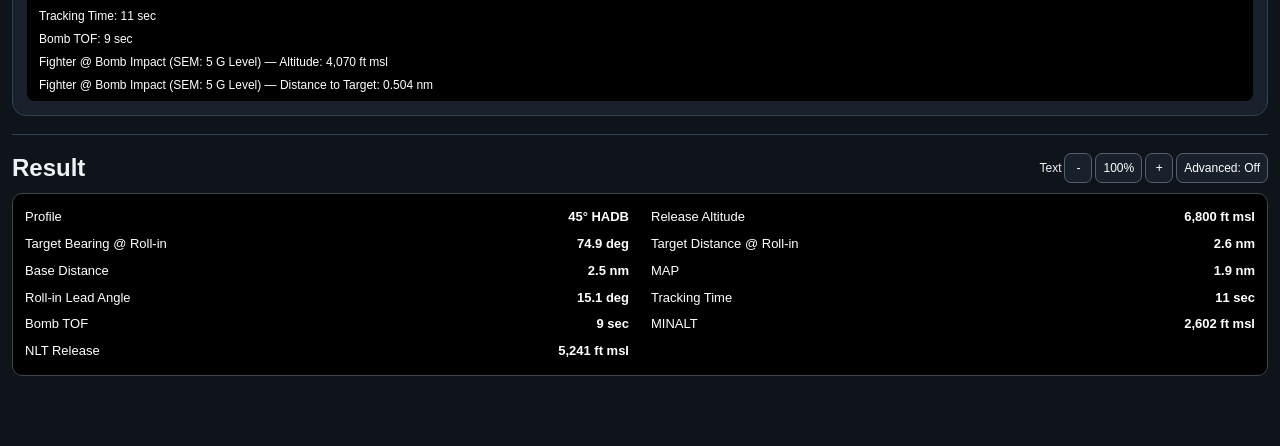
==== commit c6735029: "Deploy BDP preview from d9984de" ====
--- a/index.html
+++ b/index.html
@@ -5,8 +5,8 @@
   <meta name="viewport" content="width=device-width, initial-scale=1">
   <meta name="color-scheme" content="dark">
   <title>BDP Common UI Preview · V2 Provider</title>
-  <link rel="stylesheet" href="./common/ui/value-states-v0.1.css?v=580326cb9832">
-  <link rel="stylesheet" href="./bdp-ui.css?v=580326cb9832">
+  <link rel="stylesheet" href="./common/ui/value-states-v0.1.css?v=d9984de8c90e">
+  <link rel="stylesheet" href="./bdp-ui.css?v=d9984de8c90e">
   <style data-bdp-inline-style="direct-file-fallback">
     /* Keeps the reviewed UI visible when a mobile/content preview blocks linked CSS. */
     :root{
@@ -332,6 +332,6 @@
   <div class="sr-only" id="provider-error" role="alert"></div>
 </main>
 
-<script type="module" src="./bdp-app.mjs?v=580326cb9832"></script>
+<script type="module" src="./bdp-app.mjs?v=d9984de8c90e"></script>
 </body>
 </html>
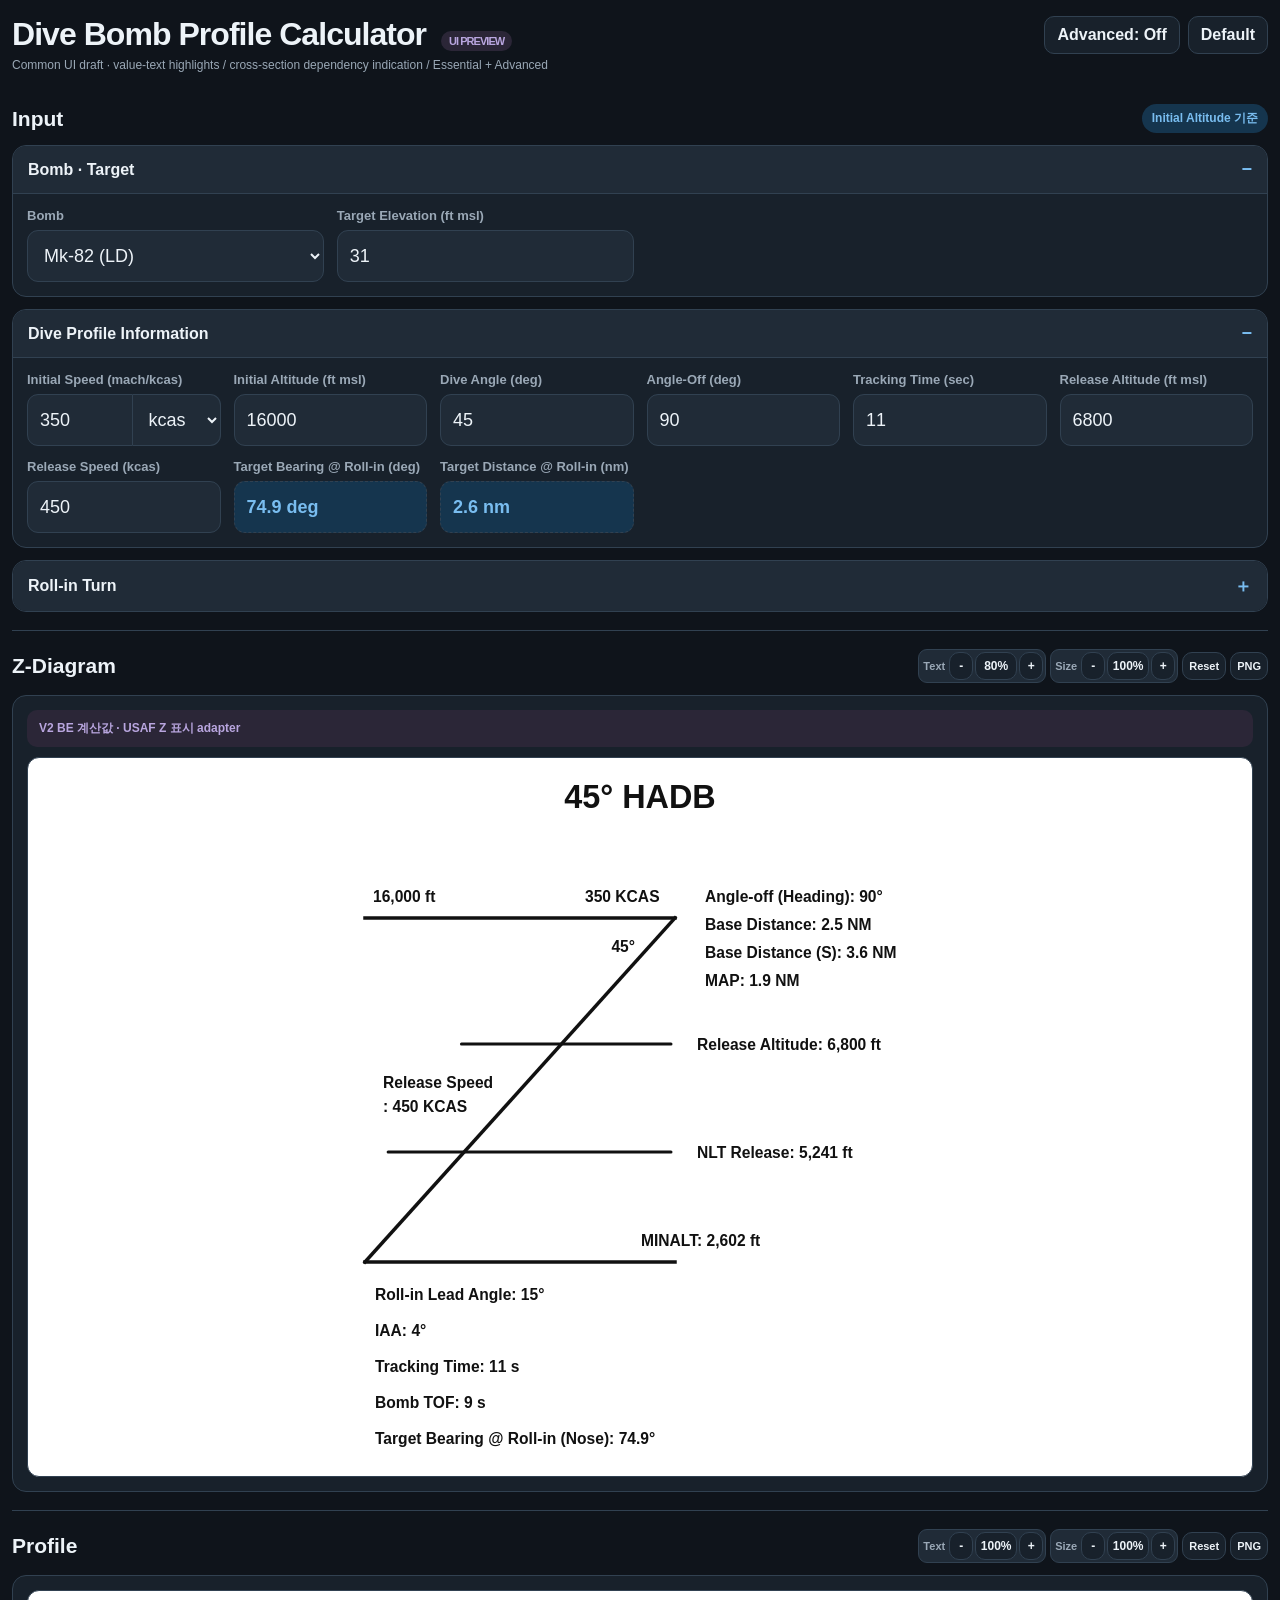
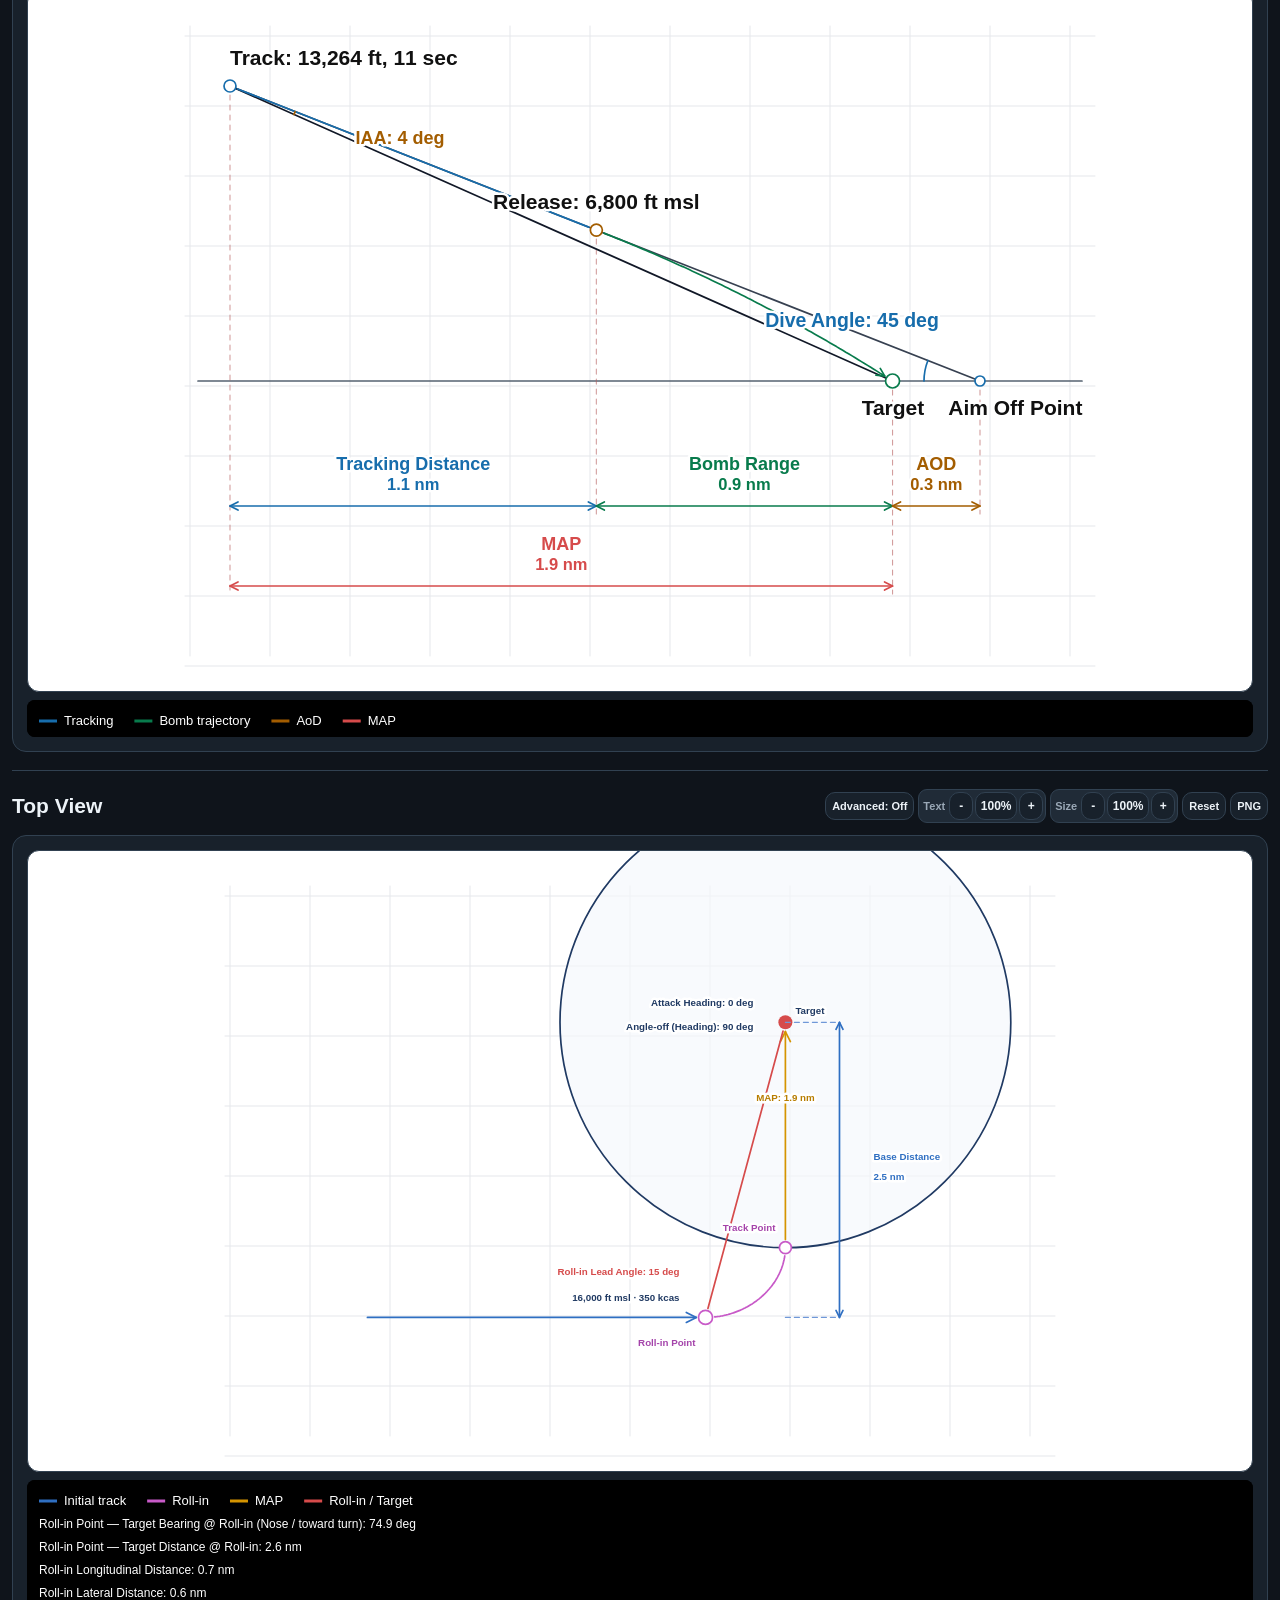
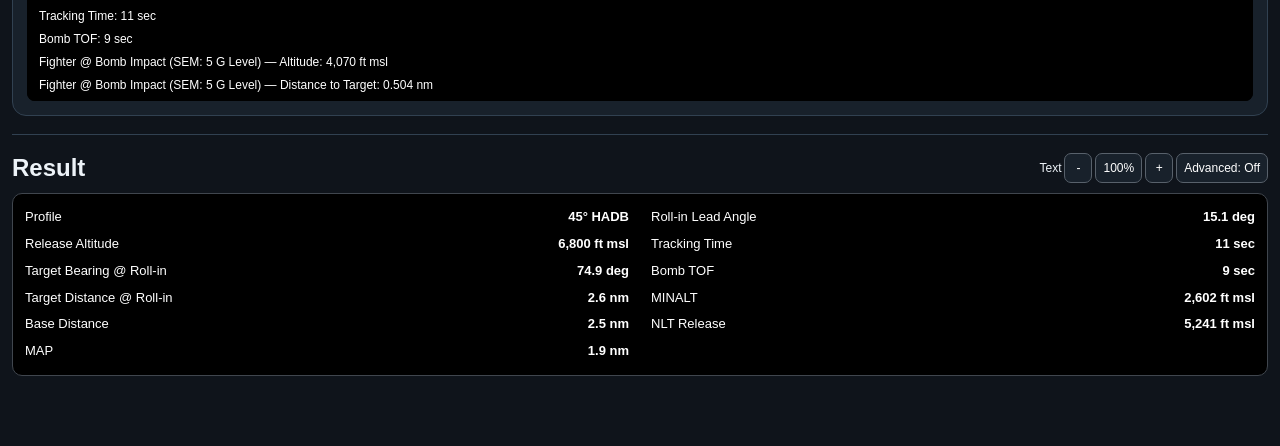
==== commit 4d254c8f: "Deploy BDP preview from 9df48d5" ====
--- a/index.html
+++ b/index.html
@@ -5,8 +5,8 @@
   <meta name="viewport" content="width=device-width, initial-scale=1">
   <meta name="color-scheme" content="dark">
   <title>BDP Common UI Preview · V2 Provider</title>
-  <link rel="stylesheet" href="./common/ui/value-states-v0.1.css?v=d9984de8c90e">
-  <link rel="stylesheet" href="./bdp-ui.css?v=d9984de8c90e">
+  <link rel="stylesheet" href="./common/ui/value-states-v0.1.css?v=9df48d537744">
+  <link rel="stylesheet" href="./bdp-ui.css?v=9df48d537744">
   <style data-bdp-inline-style="direct-file-fallback">
     /* Keeps the reviewed UI visible when a mobile/content preview blocks linked CSS. */
     :root{
@@ -332,6 +332,6 @@
   <div class="sr-only" id="provider-error" role="alert"></div>
 </main>
 
-<script type="module" src="./bdp-app.mjs?v=d9984de8c90e"></script>
+<script type="module" src="./bdp-app.mjs?v=9df48d537744"></script>
 </body>
 </html>
--- a/common/ui/result-panel-v0.1.css
+++ b/common/ui/result-panel-v0.1.css
@@ -15,7 +15,7 @@
 .compact-results [data-result-group]{margin:0 0 8px}
 .compact-results [data-result-group]:last-child{margin-bottom:0}
 .compact-results h3{font:inherit;font-weight:700;margin:4px 0 6px;border-bottom:1px solid #40464e;padding-bottom:4px}
+.compact-results [data-result-group] table{width:100%}
 .compact-results [hidden]{display:none!important}
 .compact-results [data-result-empty]{margin:0;color:#fff}
 .diagram-legend-box{display:block;width:100%;height:auto;margin:8px auto 0;border-radius:8px;background:#000}
-@media(min-width:900px){.compact-results .result-rows{grid-template-columns:repeat(2,minmax(0,1fr))}}
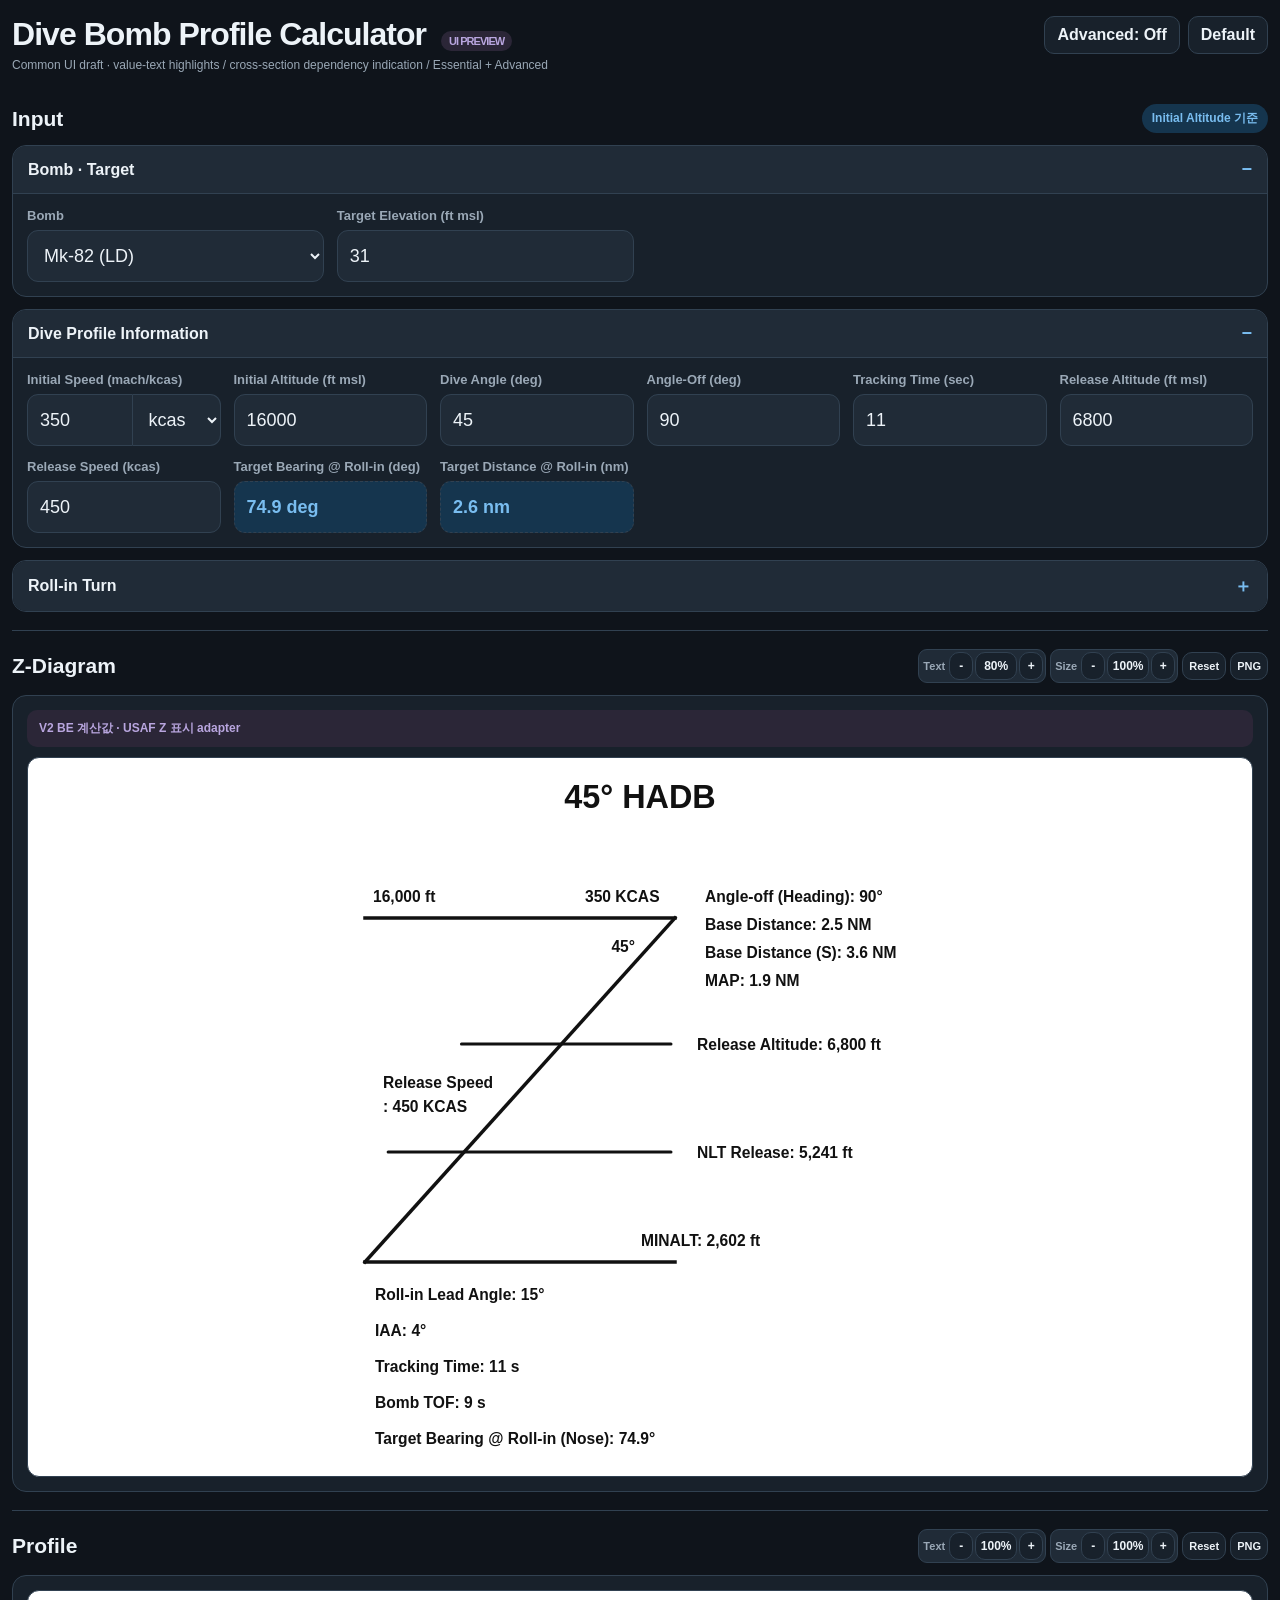
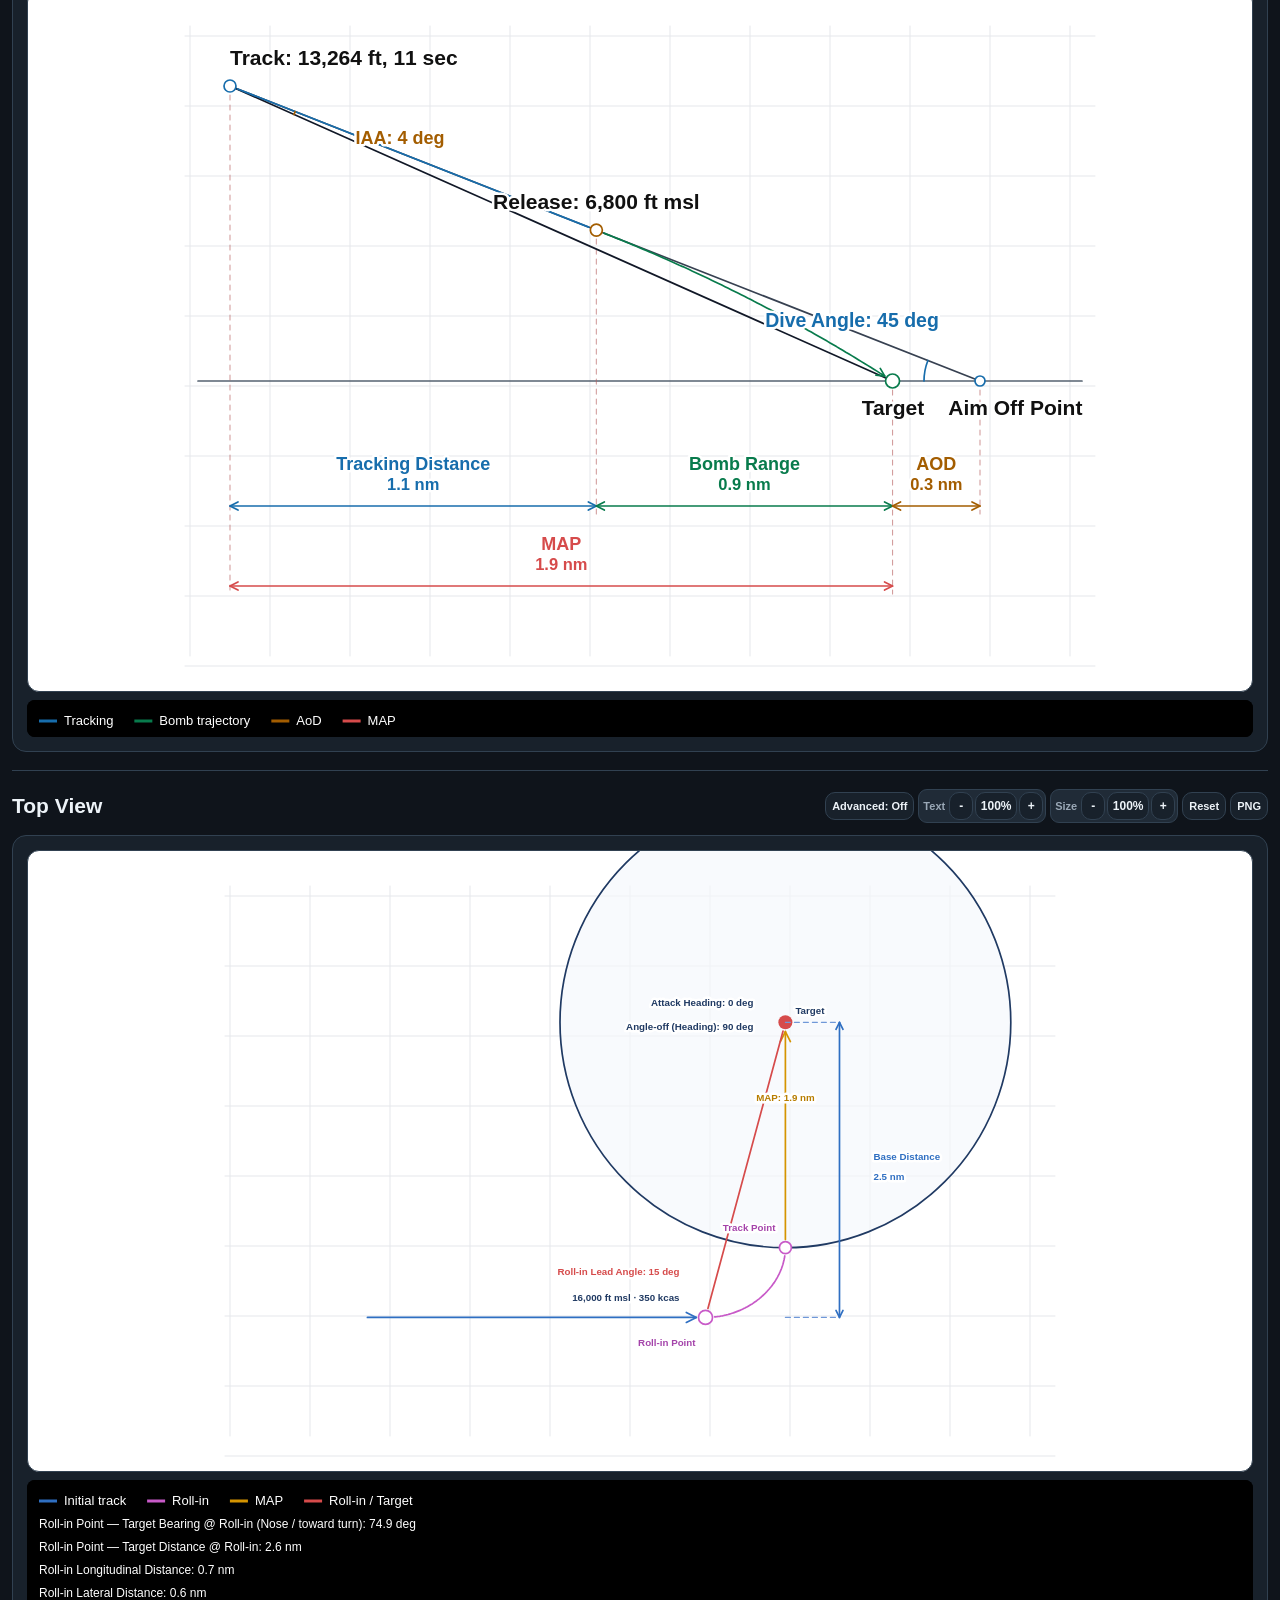
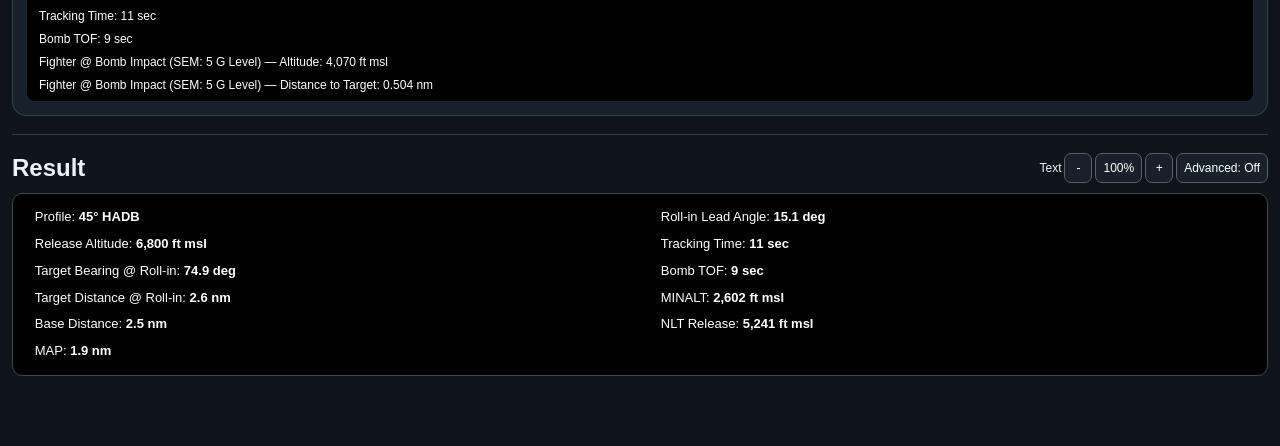
==== commit 74f453a3: "Deploy BDP preview from 7a7cbda" ====
--- a/index.html
+++ b/index.html
@@ -5,8 +5,8 @@
   <meta name="viewport" content="width=device-width, initial-scale=1">
   <meta name="color-scheme" content="dark">
   <title>BDP Common UI Preview · V2 Provider</title>
-  <link rel="stylesheet" href="./common/ui/value-states-v0.1.css?v=9df48d537744">
-  <link rel="stylesheet" href="./bdp-ui.css?v=9df48d537744">
+  <link rel="stylesheet" href="./common/ui/value-states-v0.1.css?v=7a7cbda50a77">
+  <link rel="stylesheet" href="./bdp-ui.css?v=7a7cbda50a77">
   <style data-bdp-inline-style="direct-file-fallback">
     /* Keeps the reviewed UI visible when a mobile/content preview blocks linked CSS. */
     :root{
@@ -332,6 +332,6 @@
   <div class="sr-only" id="provider-error" role="alert"></div>
 </main>
 
-<script type="module" src="./bdp-app.mjs?v=9df48d537744"></script>
+<script type="module" src="./bdp-app.mjs?v=7a7cbda50a77"></script>
 </body>
 </html>
--- a/common/ui/result-panel-v0.1.css
+++ b/common/ui/result-panel-v0.1.css
@@ -6,10 +6,11 @@
 .compact-results [data-result-controls] [aria-pressed="true"]{outline:1px solid #fff}
 .compact-results .result-panel-body{padding:10px 12px;border:1px solid #40464e;border-radius:10px;background:#000;color:#fff;font-size:13px;line-height:1.45;font-variant-numeric:tabular-nums}
 .compact-results .result-rows{display:grid;grid-template-columns:minmax(0,1fr);gap:0 22px;width:100%;border-collapse:collapse}
-.compact-results .result-row{display:grid;grid-template-columns:minmax(0,1fr) minmax(0,auto);align-items:baseline;gap:12px;padding:4px 0;border:0;min-width:0}
-.compact-results .result-row>*{padding:0;border:0;min-width:0;overflow-wrap:anywhere}
+.compact-results .result-row{display:block;padding:4px 0 4px .75em;border:0;min-width:0;overflow-wrap:anywhere}
+.compact-results .result-row>*{display:inline;padding:0;border:0;min-width:0;overflow-wrap:anywhere}
 .compact-results .result-row> :first-child{width:auto;color:#fff}
-.compact-results [data-result-value]{text-align:right;font:inherit;font-weight:600}
+.compact-results .result-row> :first-child::after{content:": ";white-space:pre}
+.compact-results [data-result-value]{text-align:left;font:inherit;font-weight:600}
 .compact-results .result-value,.compact-results .value-result{color:#fff!important;background:transparent!important}
 .compact-results .value-dependent-change{outline:1px solid #b9a6df;outline-offset:2px}
 .compact-results [data-result-group]{margin:0 0 8px}
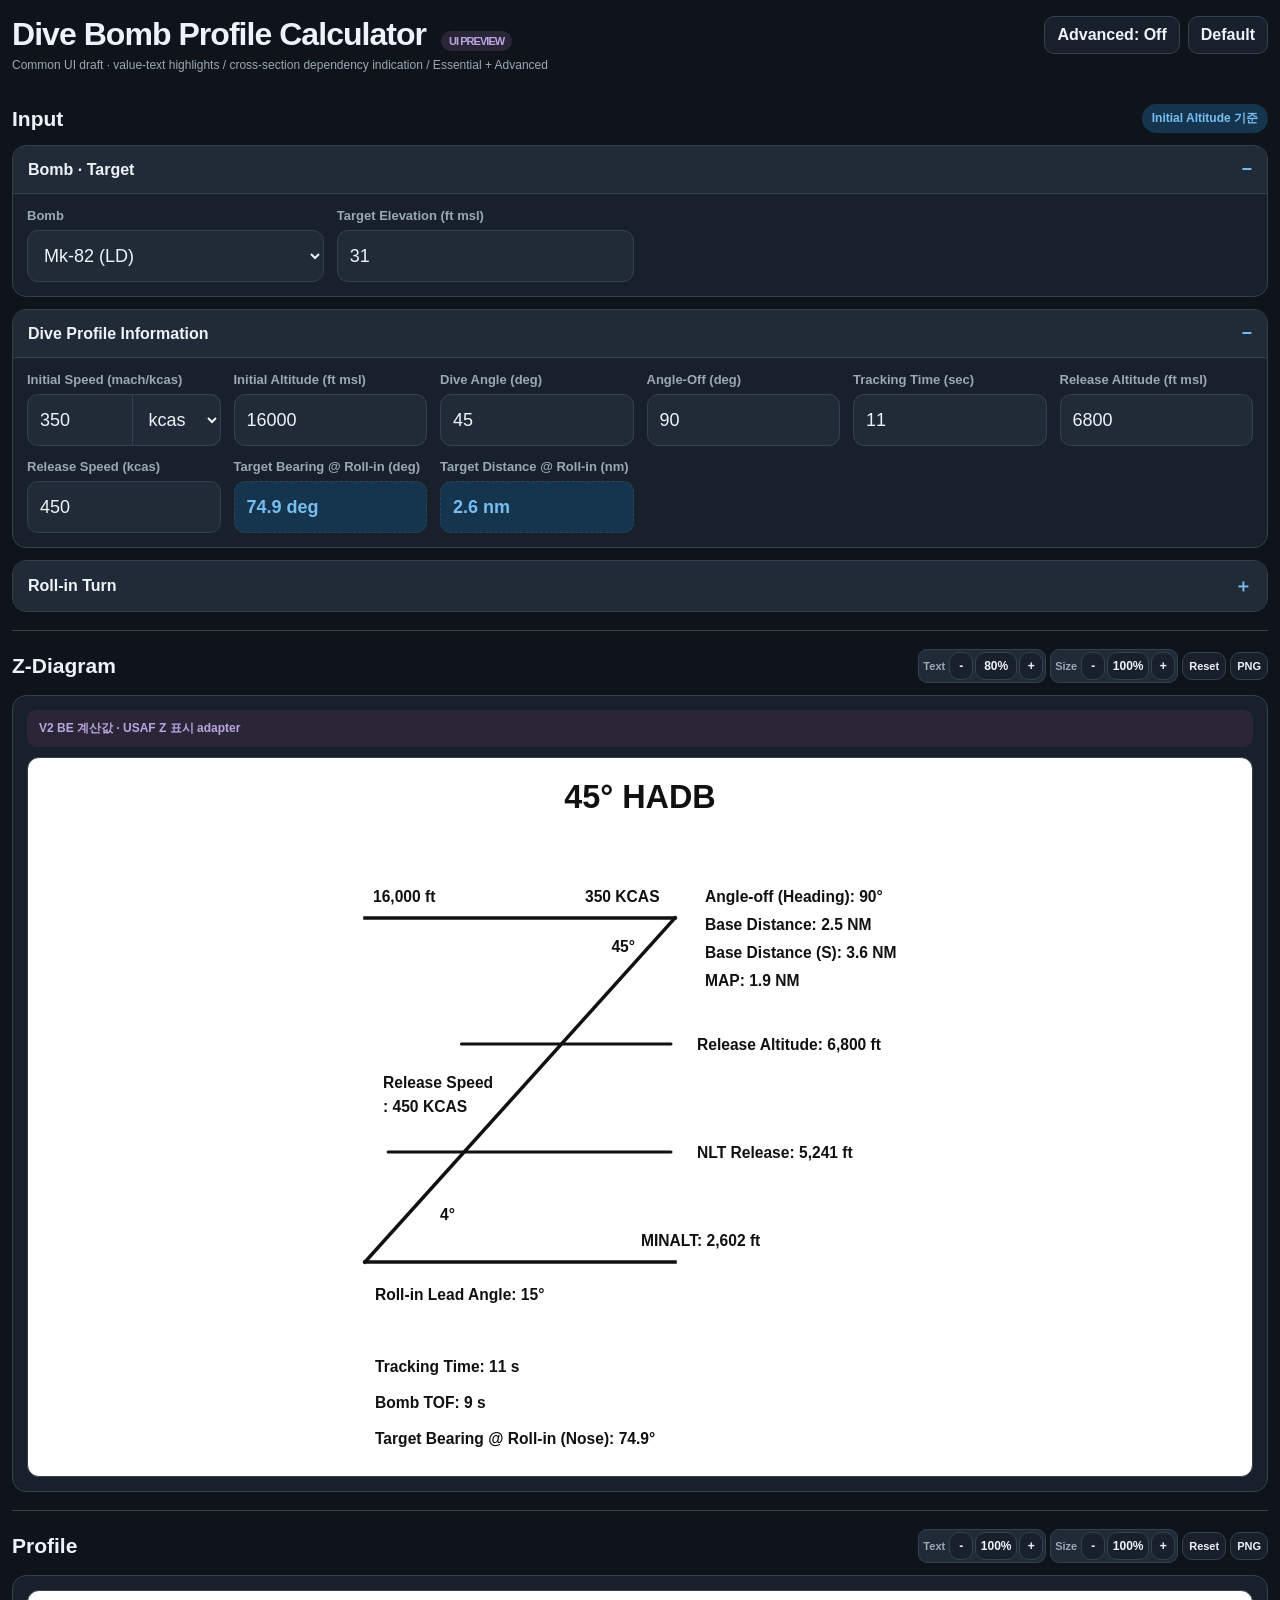
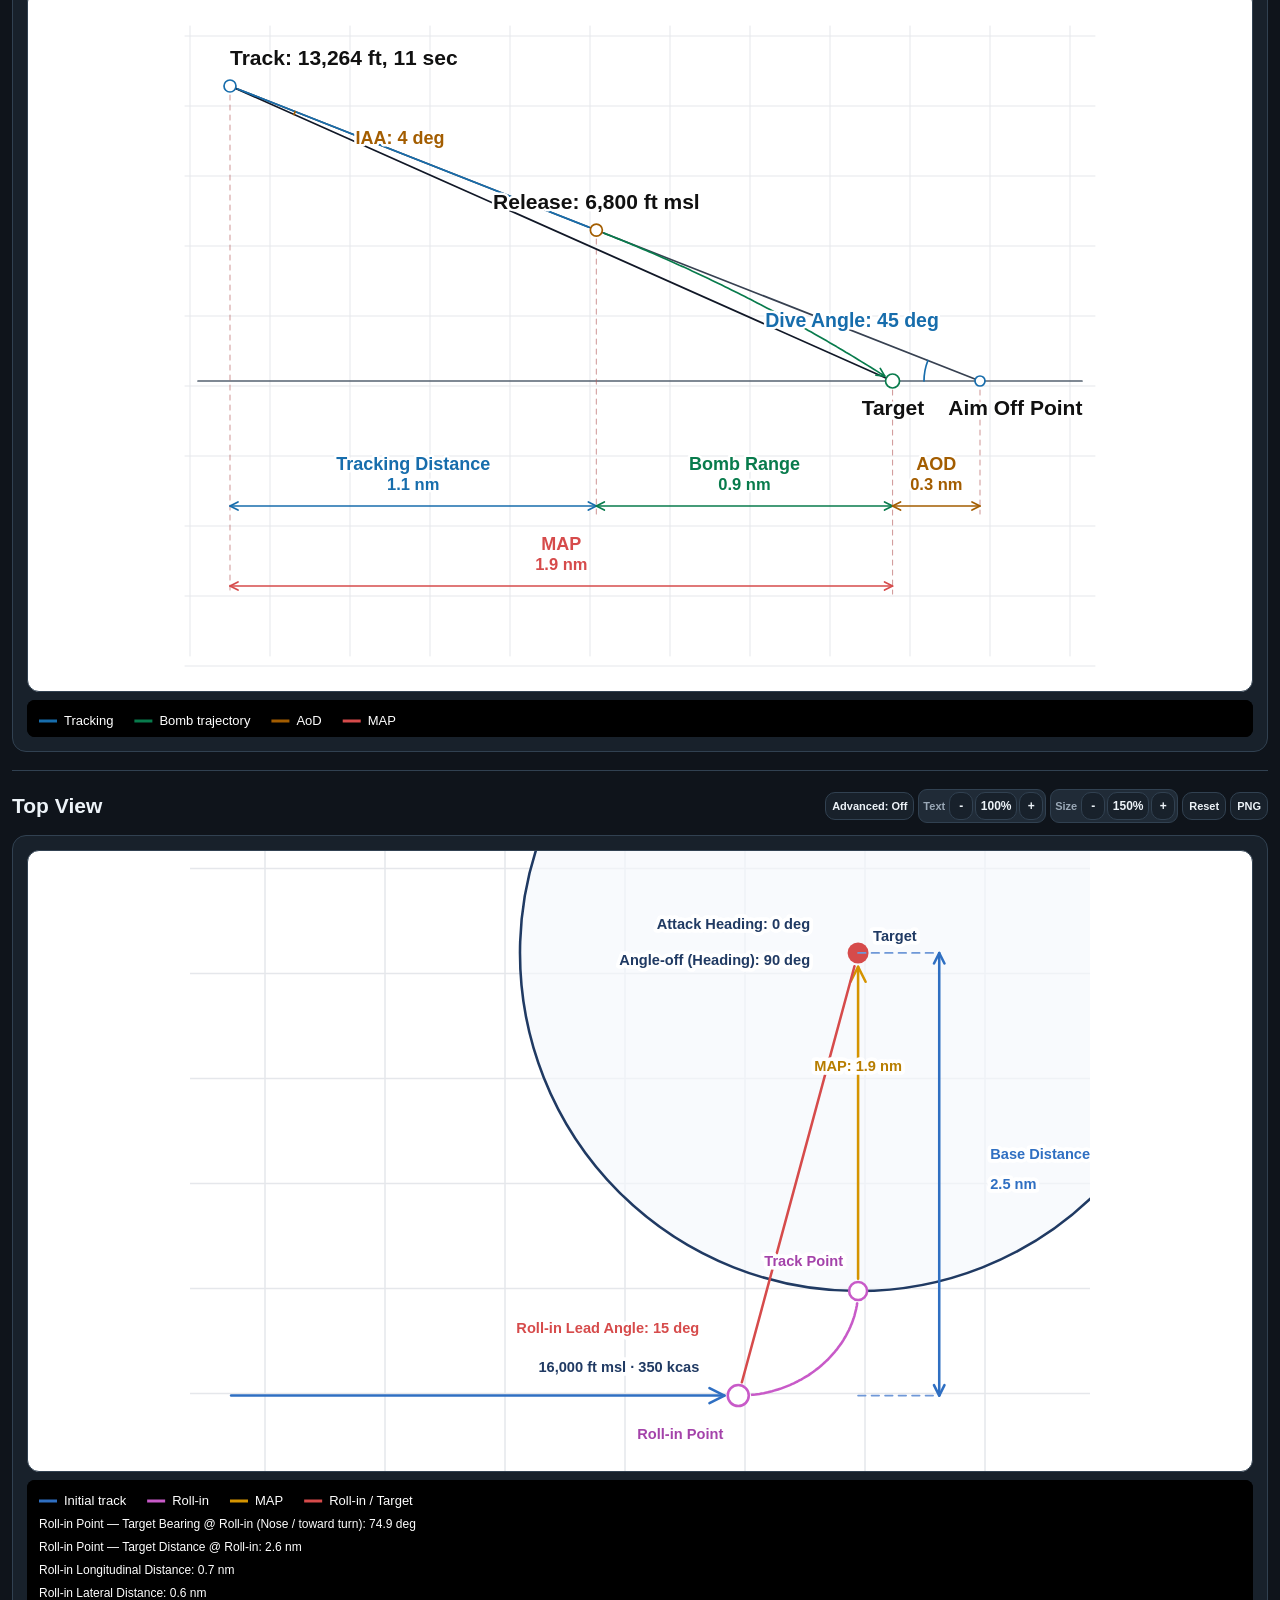
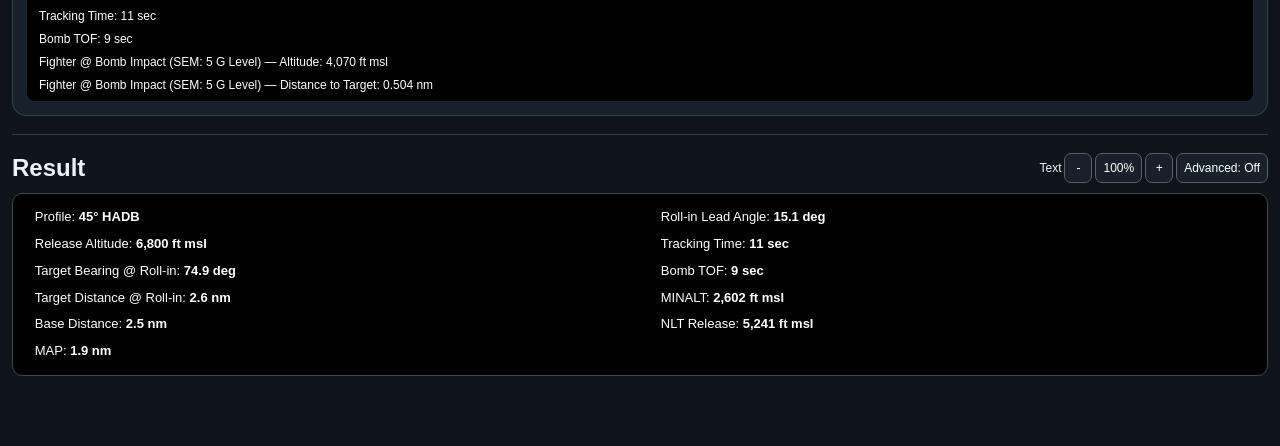
==== commit 1681884b: "Deploy BDP preview from 1aed1af" ====
--- a/index.html
+++ b/index.html
@@ -5,8 +5,8 @@
   <meta name="viewport" content="width=device-width, initial-scale=1">
   <meta name="color-scheme" content="dark">
   <title>BDP Common UI Preview · V2 Provider</title>
-  <link rel="stylesheet" href="./common/ui/value-states-v0.1.css?v=7a7cbda50a77">
-  <link rel="stylesheet" href="./bdp-ui.css?v=7a7cbda50a77">
+  <link rel="stylesheet" href="./common/ui/value-states-v0.1.css?v=1aed1af8d664">
+  <link rel="stylesheet" href="./bdp-ui.css?v=1aed1af8d664">
   <style data-bdp-inline-style="direct-file-fallback">
     /* Keeps the reviewed UI visible when a mobile/content preview blocks linked CSS. */
     :root{
@@ -107,7 +107,7 @@
     }
     @media(prefers-reduced-motion:reduce){.dep-flash,.value-dependent-input,.value-dependent-change,svg .value-dependent-change{transition:none}}
   </style>
-  <link rel="stylesheet" href="./common/ui/result-panel-v0.1.css">
+  <link rel="stylesheet" href="./common/ui/result-panel-v0.1.css?v=1aed1af8d664">
 </head>
 <body>
 <main class="app" id="app" data-status="work">
@@ -332,6 +332,6 @@
   <div class="sr-only" id="provider-error" role="alert"></div>
 </main>
 
-<script type="module" src="./bdp-app.mjs?v=7a7cbda50a77"></script>
+<script type="module" src="./bdp-app.mjs?v=1aed1af8d664"></script>
 </body>
 </html>
